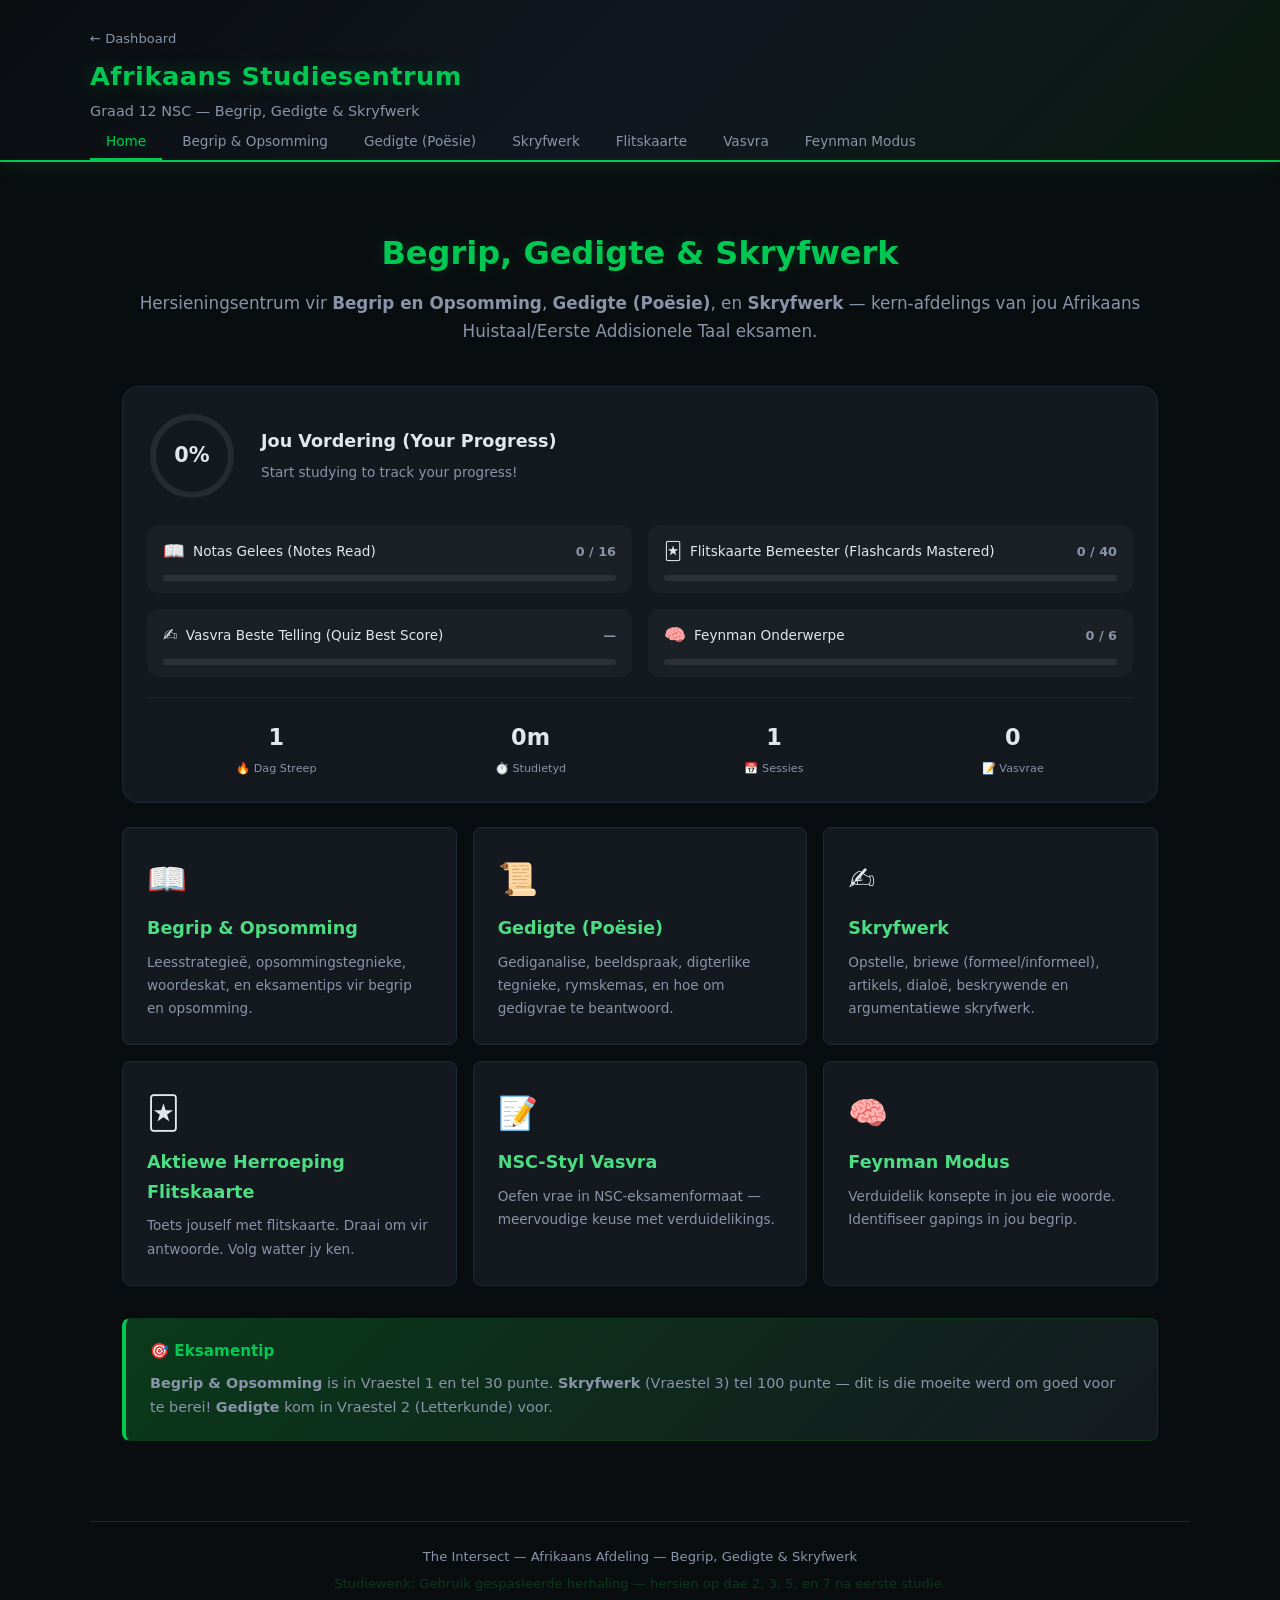
==== afrikaans.html @ abf95ec2 "Add Afrikaans content: Begrip, Gedigte, Skryfwerk" ====
<!DOCTYPE html>
<html lang="af-ZA">
<head>
    <meta charset="UTF-8">
    <meta name="viewport" content="width=device-width, initial-scale=1.0">
    <title>Afrikaans Studiesentrum | Graad 12 NSC</title>
    <link rel="stylesheet" href="css/style.css">
</head>
<body>
    <header>
        <div class="header-content">
            <a href="index.html" class="back-link">&larr; Dashboard</a>
            <h1>Afrikaans Studiesentrum</h1>
            <p class="subtitle">Graad 12 NSC &mdash; Begrip, Gedigte &amp; Skryfwerk</p>
        </div>
        <nav id="main-nav">
            <button class="nav-btn active" data-view="home">Home</button>
            <button class="nav-btn" data-view="unit1">Begrip &amp; Opsomming</button>
            <button class="nav-btn" data-view="unit2">Gedigte (Po&euml;sie)</button>
            <button class="nav-btn" data-view="unit3">Skryfwerk</button>
            <button class="nav-btn" data-view="flashcards">Flitskaarte</button>
            <button class="nav-btn" data-view="quiz">Vasvra</button>
            <button class="nav-btn" data-view="feynman">Feynman Modus</button>
        </nav>
    </header>

    <main>
        <!-- HOME VIEW -->
        <section id="view-home" class="view active">
            <div class="hero">
                <h2>Begrip, Gedigte &amp; Skryfwerk</h2>
                <p>Hersieningsentrum vir <strong>Begrip en Opsomming</strong>, <strong>Gedigte (Po&euml;sie)</strong>, en <strong>Skryfwerk</strong> &mdash; kern-afdelings van jou Afrikaans Huistaal/Eerste Addisionele Taal eksamen.</p>
            </div>
            <!-- Progress Dashboard -->
            <div id="progress-dashboard" class="progress-dashboard">
                <div class="progress-overall">
                    <div class="progress-ring-wrap">
                        <svg class="progress-ring" viewBox="0 0 120 120">
                            <circle class="progress-ring-bg" cx="60" cy="60" r="52" />
                            <circle class="progress-ring-fill" id="progress-ring-fill" cx="60" cy="60" r="52" />
                        </svg>
                        <span class="progress-ring-text" id="progress-overall-pct">0%</span>
                    </div>
                    <div class="progress-overall-label">
                        <h3>Jou Vordering (Your Progress)</h3>
                        <p id="progress-overall-msg">Begin studeer om jou vordering te volg!</p>
                    </div>
                </div>
                <div class="progress-categories">
                    <div class="progress-cat">
                        <div class="progress-cat-header">
                            <span class="progress-cat-icon">&#128214;</span>
                            <span class="progress-cat-label">Notas Gelees (Notes Read)</span>
                            <span class="progress-cat-value" id="prog-notes-val">0 / 0</span>
                        </div>
                        <div class="progress-cat-bar"><div class="progress-cat-fill" id="prog-notes-fill"></div></div>
                    </div>
                    <div class="progress-cat">
                        <div class="progress-cat-header">
                            <span class="progress-cat-icon">&#127183;</span>
                            <span class="progress-cat-label">Flitskaarte Bemeester (Flashcards Mastered)</span>
                            <span class="progress-cat-value" id="prog-fc-val">0 / 0</span>
                        </div>
                        <div class="progress-cat-bar"><div class="progress-cat-fill" id="prog-fc-fill"></div></div>
                    </div>
                    <div class="progress-cat">
                        <div class="progress-cat-header">
                            <span class="progress-cat-icon">&#9997;&#65039;</span>
                            <span class="progress-cat-label">Vasvra Beste Telling (Quiz Best Score)</span>
                            <span class="progress-cat-value" id="prog-quiz-val">&mdash;</span>
                        </div>
                        <div class="progress-cat-bar"><div class="progress-cat-fill" id="prog-quiz-fill"></div></div>
                    </div>
                    <div class="progress-cat">
                        <div class="progress-cat-header">
                            <span class="progress-cat-icon">&#129504;</span>
                            <span class="progress-cat-label">Feynman Onderwerpe</span>
                            <span class="progress-cat-value" id="prog-feynman-val">0 / 0</span>
                        </div>
                        <div class="progress-cat-bar"><div class="progress-cat-fill" id="prog-feynman-fill"></div></div>
                    </div>
                </div>
                <div class="progress-stats">
                    <div class="stat-item">
                        <span class="stat-value" id="stat-streak">0</span>
                        <span class="stat-label">&#128293; Dag Streep</span>
                    </div>
                    <div class="stat-item">
                        <span class="stat-value" id="stat-time">0m</span>
                        <span class="stat-label">&#9201;&#65039; Studietyd</span>
                    </div>
                    <div class="stat-item">
                        <span class="stat-value" id="stat-sessions">0</span>
                        <span class="stat-label">&#128197; Sessies</span>
                    </div>
                    <div class="stat-item">
                        <span class="stat-value" id="stat-quizzes">0</span>
                        <span class="stat-label">&#128221; Vasvrae</span>
                    </div>
                </div>
            </div>

            <div class="study-modes">
                <div class="mode-card" data-target="unit1">
                    <div class="mode-icon">&#128214;</div>
                    <h3>Begrip &amp; Opsomming</h3>
                    <p>Leesstrategie&euml;, opsommingstegnieke, woordeskat, en eksamentips vir begrip en opsomming.</p>
                </div>
                <div class="mode-card" data-target="unit2">
                    <div class="mode-icon">&#128220;</div>
                    <h3>Gedigte (Po&euml;sie)</h3>
                    <p>Gediganalise, beeldspraak, digterlike tegnieke, rymskemas, en hoe om gedigvrae te beantwoord.</p>
                </div>
                <div class="mode-card" data-target="unit3">
                    <div class="mode-icon">&#9997;&#65039;</div>
                    <h3>Skryfwerk</h3>
                    <p>Opstelle, briewe (formeel/informeel), artikels, dialo&euml;, beskrywende en argumentatiewe skryfwerk.</p>
                </div>
                <div class="mode-card" data-target="flashcards">
                    <div class="mode-icon">&#127183;</div>
                    <h3>Aktiewe Herroeping Flitskaarte</h3>
                    <p>Toets jouself met flitskaarte. Draai om vir antwoorde. Volg watter jy ken.</p>
                </div>
                <div class="mode-card" data-target="quiz">
                    <div class="mode-icon">&#128221;</div>
                    <h3>NSC-Styl Vasvra</h3>
                    <p>Oefen vrae in NSC-eksamenformaat &mdash; meervoudige keuse met verduidelikings.</p>
                </div>
                <div class="mode-card" data-target="feynman">
                    <div class="mode-icon">&#129504;</div>
                    <h3>Feynman Modus</h3>
                    <p>Verduidelik konsepte in jou eie woorde. Identifiseer gapings in jou begrip.</p>
                </div>
            </div>
            <div class="study-tip">
                <h3>&#127919; Eksamentip</h3>
                <p><strong>Begrip &amp; Opsomming</strong> is in Vraestel 1 en tel 30 punte. <strong>Skryfwerk</strong> (Vraestel 3) tel 100 punte &mdash; dit is die moeite werd om goed voor te berei! <strong>Gedigte</strong> kom in Vraestel 2 (Letterkunde) voor.</p>
            </div>
        </section>

        <!-- UNIT 1: BEGRIP EN OPSOMMING -->
        <section id="view-unit1" class="view">
            <div class="unit-header">
                <h2>Begrip en Opsomming (Comprehension &amp; Summary)</h2>
                <div class="section-nav">
                    <button class="section-jump active" data-section="begrip-strategies">Leesstrategie&euml;</button>
                    <button class="section-jump" data-section="begrip-questions">Vraagtipes</button>
                    <button class="section-jump" data-section="begrip-summary">Opsomming</button>
                    <button class="section-jump" data-section="begrip-vocab">Woordeskat</button>
                    <button class="section-jump" data-section="begrip-tips">Eksamentips</button>
                </div>
            </div>

            <div id="begrip-strategies" class="content-section active">
                <h3>Leesstrategie&euml; (Reading Strategies)</h3>
                <div class="key-concept">
                    <h4>1. Skandeer / Scanning</h4>
                    <p>Soek na <strong>spesifieke inligting</strong> soos name, datums, syfers, of plekke. Jy lees nie die hele teks nie &mdash; jy soek net die antwoord.</p>
                    <p><em>English: Scanning means searching for specific information without reading the entire text.</em></p>
                </div>
                <div class="key-concept">
                    <h4>2. Vlugtig Lees / Skimming</h4>
                    <p>Lees vinnig om die <strong>hoofgedagte</strong> (main idea) te kry. Lees die eerste en laaste sin van elke paragraaf, opskrifte, en vetgedrukte woorde.</p>
                    <p><em>English: Skimming is reading quickly for the gist/main idea &mdash; focus on first and last sentences.</em></p>
                </div>
                <div class="key-concept">
                    <h4>3. Intensiewe Lees / Intensive Reading</h4>
                    <p>Lees stadig en noukeurig vir <strong>volledige begrip</strong>. Onderstreep belangrike punte, maak notas, en soek onbekende woorde op.</p>
                    <p><em>English: Intensive reading is slow, careful reading for full understanding.</em></p>
                </div>
                <div class="key-concept">
                    <h4>4. Kontekstuele Leidrade / Context Clues</h4>
                    <p>Gebruik die woorde en sinne <strong>rondom</strong> 'n onbekende woord om die betekenis af te lei. Kyk na voor- en agtervoegsels (prefixes/suffixes).</p>
                    <p><em>English: Use surrounding words and sentences to figure out the meaning of unknown words.</em></p>
                </div>
            </div>

            <div id="begrip-questions" class="content-section">
                <h3>Tipes Begripsvrae (Types of Comprehension Questions)</h3>
                <div class="stage-card">
                    <h4>1. Letterlike Vrae (Literal Questions)</h4>
                    <div class="stage-details">
                        <p>Die antwoord staan <strong>direk in die teks</strong>. Jy hoef net die regte plek te vind en die inligting te gee.</p>
                        <p><em>English: The answer is stated directly in the text.</em></p>
                    </div>
                </div>
                <div class="stage-card">
                    <h4>2. Inferensi&euml;le Vrae (Inferential Questions)</h4>
                    <div class="stage-details">
                        <p>Die antwoord staan <strong>nie direk</strong> in die teks nie. Jy moet <strong>afleidings maak</strong> (make inferences) uit die konteks.</p>
                        <p><em>English: You must read between the lines and make inferences.</em></p>
                    </div>
                </div>
                <div class="stage-card">
                    <h4>3. Evaluerende Vrae (Evaluative Questions)</h4>
                    <div class="stage-details">
                        <p>Jy moet jou <strong>eie mening</strong> gee en dit met redes ondersteun. Daar is nie 'n &ldquo;regte&rdquo; antwoord nie.</p>
                        <p><em>English: Give your own opinion and support it with reasons.</em></p>
                    </div>
                </div>
                <div class="stage-card">
                    <h4>4. Taalvrae (Language Questions)</h4>
                    <div class="stage-details">
                        <p>Toets jou kennis van <strong>woordbetekenis</strong>, figuurlike taal, sinonieme, antonieme, ens.</p>
                        <p><em>English: Tests your knowledge of word meanings, figurative language, synonyms, antonyms.</em></p>
                    </div>
                </div>
            </div>

            <div id="begrip-summary" class="content-section">
                <h3>Opsommingstegnieke (Summary Techniques)</h3>
                <div class="key-concept">
                    <h4>Die Goue Re&euml;ls vir Opsomming</h4>
                    <ol>
                        <li><strong>Lees die teks minstens twee keer</strong> deeglik</li>
                        <li><strong>Identifiseer die hoofpunte</strong> (main points) in elke paragraaf &mdash; onderstreep hulle</li>
                        <li><strong>Laat weg:</strong> voorbeelde, herhalings, besonderhede, aanhalings</li>
                        <li><strong>Herformuleer</strong> in jou eie woorde (paraphrase)</li>
                        <li><strong>Hou by die woordgrens</strong> &mdash; gewoonlik 70 woorde</li>
                        <li><strong>Skryf in volsinne</strong>, een paragraaf</li>
                        <li><strong>Tel jou woorde</strong> en skryf die getal neer</li>
                    </ol>
                    <div class="pressure-info"><strong>Wenk:</strong> As jy te veel woorde het, verwyder byvoeglike naamwoorde (adjectives) en bywoorde (adverbs) eerste &mdash; hulle is gewoonlik nie noodsaaklik nie.</div>
                </div>
                <div class="key-concept">
                    <h4>Opsomming Stappe (Step by Step)</h4>
                    <table>
                        <thead><tr><th>Stap</th><th>Wat om te doen</th><th>English</th></tr></thead>
                        <tbody>
                            <tr><td>1</td><td>Lees die teks en die instruksie</td><td>Read the text and instructions</td></tr>
                            <tr><td>2</td><td>Onderstreep hoofpunte</td><td>Underline main points</td></tr>
                            <tr><td>3</td><td>Nommer die hoofpunte</td><td>Number the main points</td></tr>
                            <tr><td>4</td><td>Skryf die konsep in jou eie woorde</td><td>Write the draft in your own words</td></tr>
                            <tr><td>5</td><td>Tel woorde en redigeer</td><td>Count words and edit</td></tr>
                            <tr><td>6</td><td>Skryf die finale weergawe</td><td>Write the final version</td></tr>
                        </tbody>
                    </table>
                </div>
            </div>

            <div id="begrip-vocab" class="content-section">
                <h3>Sleutelwoordeskat (Key Vocabulary)</h3>
                <div class="key-concept">
                    <h4>Begrip-terme / Comprehension Terms</h4>
                    <table>
                        <thead><tr><th>Afrikaans</th><th>English</th></tr></thead>
                        <tbody>
                            <tr><td>Hoofgedagte</td><td>Main idea</td></tr>
                            <tr><td>Ondersteunende detail</td><td>Supporting detail</td></tr>
                            <tr><td>Afleiding</td><td>Inference</td></tr>
                            <tr><td>Feit</td><td>Fact</td></tr>
                            <tr><td>Mening</td><td>Opinion</td></tr>
                            <tr><td>Sinoniem</td><td>Synonym</td></tr>
                            <tr><td>Antoniem</td><td>Antonym</td></tr>
                            <tr><td>Figuurlike taal</td><td>Figurative language</td></tr>
                            <tr><td>Letterlik</td><td>Literal</td></tr>
                            <tr><td>Konteks</td><td>Context</td></tr>
                            <tr><td>Paragraaf</td><td>Paragraph</td></tr>
                            <tr><td>Aanhaling / Sitaat</td><td>Quote / Quotation</td></tr>
                            <tr><td>Verduidelik</td><td>Explain</td></tr>
                            <tr><td>Motiveer</td><td>Motivate / Give reasons</td></tr>
                            <tr><td>Bespreek</td><td>Discuss</td></tr>
                        </tbody>
                    </table>
                </div>
            </div>

            <div id="begrip-tips" class="content-section">
                <h3>Eksamentips (Exam Tips)</h3>
                <div class="key-concept">
                    <h4>Begrip Eksamentips</h4>
                    <ul>
                        <li><strong>Lees die vrae EERSTE</strong> voor jy die teks lees &mdash; dan weet jy waarna om te soek</li>
                        <li><strong>Beantwoord in volsinne</strong> tensy die vraag anders s&ecirc;</li>
                        <li><strong>Kyk na die puntetoekenning</strong> &mdash; 2 punte = 2 feite/redes</li>
                        <li><strong>Gebruik jou eie woorde</strong> waar moontlik (paraphrase)</li>
                        <li><strong>Moenie te veel skryf nie</strong> &mdash; bondig en relevant</li>
                        <li><strong>Tydbestuur:</strong> Begrip = &plusmn;1 uur, Opsomming = &plusmn;30 minute</li>
                    </ul>
                </div>
                <div class="key-concept">
                    <h4>Opsomming Eksamentips</h4>
                    <ul>
                        <li><strong>Tel altyd jou woorde</strong> &mdash; 1 punt aftrekking as jy nie die getal neerskryf nie</li>
                        <li><strong>Moenie die woordgrens oorskry nie</strong> &mdash; eksaminator hou op lees by die limiet</li>
                        <li><strong>Gebruik verbindingswoorde</strong> om jou opsomming vlot te laat vloei</li>
                        <li><strong>Skryf in EEN paragraaf</strong> &mdash; nie puntjies of lysies nie</li>
                    </ul>
                </div>
            </div>
        </section>

        <!-- UNIT 2: GEDIGTE (POETRY) -->
        <section id="view-unit2" class="view">
            <div class="unit-header">
                <h2>Gedigte / Po&euml;sie (Poetry)</h2>
                <div class="section-nav">
                    <button class="section-jump active" data-section="gedigte-devices">Digterlike Tegnieke</button>
                    <button class="section-jump" data-section="gedigte-analysis">Gediganalise</button>
                    <button class="section-jump" data-section="gedigte-rhyme">Rym &amp; Struktuur</button>
                    <button class="section-jump" data-section="gedigte-essay">Gedigopstel</button>
                    <button class="section-jump" data-section="gedigte-exam">Eksamentips</button>
                </div>
            </div>

            <div id="gedigte-devices" class="content-section active">
                <h3>Digterlike Tegnieke (Poetic Devices)</h3>
                <div class="key-concept">
                    <h4>Beeldspraak (Figurative Language)</h4>
                    <table>
                        <thead><tr><th>Tegniek</th><th>Verduideliking</th><th>Voorbeeld</th></tr></thead>
                        <tbody>
                            <tr><td><strong>Metafoor</strong> (Metaphor)</td><td>Direkte vergelyking SONDER 'soos'</td><td>&ldquo;Die lewe is 'n reis.&rdquo;</td></tr>
                            <tr><td><strong>Vergelyking</strong> (Simile)</td><td>Vergelyking MET 'soos' of 'net soos'</td><td>&ldquo;Sy lag soos 'n klokkie.&rdquo;</td></tr>
                            <tr><td><strong>Personifikasie</strong> (Personification)</td><td>Menslike eienskappe aan nie-menslike dinge</td><td>&ldquo;Die wind fluister.&rdquo;</td></tr>
                            <tr><td><strong>Hiperbool</strong> (Hyperbole)</td><td>Oordrywing vir effek</td><td>&ldquo;Ek het 'n miljoen keer ges&ecirc;.&rdquo;</td></tr>
                            <tr><td><strong>Ironie</strong> (Irony)</td><td>Die teenoorgestelde van wat verwag word</td><td>&ldquo;Pragtige weer!&rdquo; (terwyl dit re&euml;n)</td></tr>
                            <tr><td><strong>Onomatopee</strong> (Onomatopoeia)</td><td>Woord klink soos die klank</td><td>&ldquo;sis&rdquo;, &ldquo;brom&rdquo;, &ldquo;kraak&rdquo;</td></tr>
                        </tbody>
                    </table>
                </div>
                <div class="key-concept">
                    <h4>Klankeffekte (Sound Devices)</h4>
                    <table>
                        <thead><tr><th>Tegniek</th><th>Verduideliking</th><th>Voorbeeld</th></tr></thead>
                        <tbody>
                            <tr><td><strong>Alliterasie</strong> (Alliteration)</td><td>Herhaling van konsonantklank aan die begin</td><td>&ldquo;Die donker dae van droogte&rdquo;</td></tr>
                            <tr><td><strong>Assonansie</strong> (Assonance)</td><td>Herhaling van vokaalklank binne woorde</td><td>&ldquo;Die lig skyn oor die wye veld&rdquo;</td></tr>
                            <tr><td><strong>Rym</strong> (Rhyme)</td><td>Woorde wat dieselfde klink aan die einde</td><td>dag / lag, nag / mag</td></tr>
                        </tbody>
                    </table>
                </div>
            </div>

            <div id="gedigte-analysis" class="content-section">
                <h3>Hoe om 'n Gedig te Analiseer (How to Analyse a Poem)</h3>
                <div class="stage-card">
                    <h4>Stap 1: Lees die Gedig 3 Keer</h4>
                    <div class="stage-details">
                        <ul>
                            <li><strong>Eerste lees:</strong> Vir algemene begrip &mdash; waaroor gaan die gedig?</li>
                            <li><strong>Tweede lees:</strong> Identifiseer digterlike tegnieke en beeldspraak</li>
                            <li><strong>Derde lees:</strong> Soek die dieper betekenis, tema, en boodskap</li>
                        </ul>
                    </div>
                </div>
                <div class="stage-card">
                    <h4>Stap 2: Identifiseer Sleutel-elemente</h4>
                    <div class="stage-details">
                        <ul>
                            <li><strong>Tema</strong> (theme): Die sentrale boodskap</li>
                            <li><strong>Toon</strong> (tone): Die digter se houding &mdash; hartseer, kwaad, speels, ironies</li>
                            <li><strong>Bui</strong> (mood): Die gevoel wat by die leser geskep word</li>
                            <li><strong>Woordkeuse</strong> (diction): Hoekom het die digter hierdie woorde gekies?</li>
                            <li><strong>Beeldspraak</strong>: Metafoor, vergelyking, personifikasie, ens.</li>
                        </ul>
                    </div>
                </div>
                <div class="stage-card">
                    <h4>Stap 3: Beantwoord met die Formule</h4>
                    <div class="stage-details">
                        <div class="pressure-info">
                            <strong>TEGNIEK + AANHALING + EFFEK + TEMA</strong><br>
                            1. Noem die digterlike tegniek (bv. &ldquo;Die digter gebruik personifikasie&rdquo;)<br>
                            2. Haal aan uit die gedig (bv. &ldquo;Die wind fluister&rdquo;)<br>
                            3. Verduidelik die effek (bv. &ldquo;dit skep 'n gevoel van geheimenis&rdquo;)<br>
                            4. Koppel aan die tema (bv. &ldquo;wat die tema van eensaamheid versterk&rdquo;)
                        </div>
                    </div>
                </div>
            </div>

            <div id="gedigte-rhyme" class="content-section">
                <h3>Rymskemas en Struktuur (Rhyme Schemes &amp; Structure)</h3>
                <div class="key-concept">
                    <h4>Rymtipes (Types of Rhyme)</h4>
                    <table>
                        <thead><tr><th>Tipe</th><th>Patroon</th><th>Verduideliking</th></tr></thead>
                        <tbody>
                            <tr><td><strong>Paarrym</strong> (Couplet)</td><td>AABB</td><td>Opeenvolgende re&euml;ls rym</td></tr>
                            <tr><td><strong>Kruisrym</strong> (Cross rhyme)</td><td>ABAB</td><td>Elke tweede re&euml;l rym</td></tr>
                            <tr><td><strong>Omarmde rym</strong> (Enclosed)</td><td>ABBA</td><td>Buitenste re&euml;ls rym, binneste rym</td></tr>
                            <tr><td><strong>Binnerym</strong> (Internal)</td><td>&mdash;</td><td>Rym binne dieselfde re&euml;l</td></tr>
                            <tr><td><strong>Eindrym</strong> (End rhyme)</td><td>&mdash;</td><td>Laaste woorde van re&euml;ls rym</td></tr>
                        </tbody>
                    </table>
                </div>
                <div class="key-concept">
                    <h4>Gedigstruktuur-terme</h4>
                    <table>
                        <thead><tr><th>Afrikaans</th><th>English</th><th>Verduideliking</th></tr></thead>
                        <tbody>
                            <tr><td>Strofe</td><td>Stanza</td><td>Groep versre&euml;ls geskei deur wit spasie</td></tr>
                            <tr><td>Versre&euml;l</td><td>Line</td><td>Een re&euml;l van die gedig</td></tr>
                            <tr><td>Enjambement</td><td>Enjambment</td><td>Sin vloei oor na volgende re&euml;l sonder leesteken</td></tr>
                            <tr><td>Sesuur</td><td>Caesura</td><td>Pouse binne 'n versre&euml;l (komma, punt)</td></tr>
                            <tr><td>Refrein</td><td>Refrain</td><td>Re&euml;l of frase wat herhaal word</td></tr>
                            <tr><td>Vrye vers</td><td>Free verse</td><td>Geen vaste rymskema of metrum</td></tr>
                        </tbody>
                    </table>
                </div>
            </div>

            <div id="gedigte-essay" class="content-section">
                <h3>Struktuur van 'n Gedigopstel (Poetry Essay Structure)</h3>
                <div class="key-concept">
                    <h4>Raamwerk vir 'n Gedigopstel</h4>
                    <ol>
                        <li><strong>Inleiding:</strong> Noem die gedig se titel, digter, en tema. Gee 'n kort opsomming van waaroor die gedig gaan.</li>
                        <li><strong>Liggaam Paragraaf 1:</strong> Bespreek die eerste digterlike tegniek met die TEGNIEK + AANHALING + EFFEK + TEMA formule.</li>
                        <li><strong>Liggaam Paragraaf 2:</strong> Bespreek 'n tweede tegniek of aspek (bv. toon, beeldspraak).</li>
                        <li><strong>Liggaam Paragraaf 3:</strong> Bespreek struktuur, rymskema, of klankeffekte.</li>
                        <li><strong>Slot:</strong> Som die digter se boodskap op. Gee jou persoonlike reaksie op die gedig.</li>
                    </ol>
                </div>
            </div>

            <div id="gedigte-exam" class="content-section">
                <h3>Eksamentips vir Gedigte</h3>
                <div class="key-concept">
                    <h4>Moet en Moenie</h4>
                    <ul>
                        <li>&#9989; <strong>Haal altyd aan</strong> uit die gedig om jou antwoord te bewys</li>
                        <li>&#9989; <strong>Noem die tegniek by naam</strong> &mdash; &ldquo;Die digter gebruik alliterasie&rdquo;</li>
                        <li>&#9989; <strong>Verduidelik die effek</strong> &mdash; moenie net noem nie, s&ecirc; WAT dit doen</li>
                        <li>&#9989; <strong>Koppel aan die tema</strong> vir volle punte</li>
                        <li>&#10060; <strong>Moenie net die gedig oorsit in prosa nie</strong> (don't just paraphrase)</li>
                        <li>&#10060; <strong>Moenie persoonlike stories vertel nie</strong> &mdash; bly by die gedig</li>
                        <li>&#10060; <strong>Moenie tegnieke verwar nie</strong> &mdash; ken die verskille</li>
                    </ul>
                </div>
            </div>
        </section>

        <!-- UNIT 3: SKRYFWERK (WRITING) -->
        <section id="view-unit3" class="view">
            <div class="unit-header">
                <h2>Skryfwerk (Writing)</h2>
                <div class="section-nav">
                    <button class="section-jump active" data-section="skryf-essay">Opstelle</button>
                    <button class="section-jump" data-section="skryf-letters">Briewe</button>
                    <button class="section-jump" data-section="skryf-article">Artikels</button>
                    <button class="section-jump" data-section="skryf-dialogue">Dialo&euml;</button>
                    <button class="section-jump" data-section="skryf-types">Beskrywend &amp; Argumentatief</button>
                    <button class="section-jump" data-section="skryf-assess">Assessering</button>
                </div>
            </div>

            <div id="skryf-essay" class="content-section active">
                <h3>Opstelskryfwerk (Essay Writing)</h3>
                <div class="key-concept">
                    <h4>Basiese Opstelstruktuur</h4>
                    <table>
                        <thead><tr><th>Afdeling</th><th>Wat om te doen</th><th>English</th></tr></thead>
                        <tbody>
                            <tr><td><strong>Inleiding</strong></td><td>Vang aandag, stel onderwerp voor</td><td>Introduction &mdash; hook + introduce topic</td></tr>
                            <tr><td><strong>Liggaam</strong></td><td>3&ndash;5 paragrawe met hoofpunte</td><td>Body &mdash; main points with evidence</td></tr>
                            <tr><td><strong>Slot</strong></td><td>Som op, finale gedagte</td><td>Conclusion &mdash; summarise + final thought</td></tr>
                        </tbody>
                    </table>
                </div>
                <div class="key-concept">
                    <h4>Inleiding-strategie&euml; (Introduction Strategies)</h4>
                    <ul>
                        <li><strong>Retoriese vraag:</strong> &ldquo;Het jy al ooit gewonder waarom...?&rdquo;</li>
                        <li><strong>Aanhaling:</strong> &ldquo;Nelson Mandela het eenkeer ges&ecirc;...&rdquo;</li>
                        <li><strong>Stelling:</strong> &ldquo;Sosiale media is die grootste bedreiging vir jongmense.&rdquo;</li>
                        <li><strong>Anekdote:</strong> 'n Kort persoonlike storie wat die leser intrek</li>
                        <li><strong>Statistiek:</strong> &ldquo;Volgens navorsing gebruik 80% van tieners...&rdquo;</li>
                    </ul>
                </div>
                <div class="key-concept">
                    <h4>Verbindingswoorde (Linking Words)</h4>
                    <table>
                        <thead><tr><th>Funksie</th><th>Afrikaans</th><th>English</th></tr></thead>
                        <tbody>
                            <tr><td>Byvoeging</td><td>ook, boonop, verder, daarbenewens</td><td>also, moreover, furthermore</td></tr>
                            <tr><td>Kontras</td><td>maar, egter, nogtans, aan die ander kant</td><td>but, however, on the other hand</td></tr>
                            <tr><td>Oorsaak</td><td>omdat, want, aangesien, as gevolg van</td><td>because, since, due to</td></tr>
                            <tr><td>Gevolg</td><td>daarom, gevolglik, dus</td><td>therefore, consequently, thus</td></tr>
                            <tr><td>Tyd</td><td>eerstens, daarna, ten slotte, intussen</td><td>firstly, then, finally, meanwhile</td></tr>
                            <tr><td>Voorbeeld</td><td>byvoorbeeld, soos, ter illustrasie</td><td>for example, such as</td></tr>
                        </tbody>
                    </table>
                </div>
            </div>

            <div id="skryf-letters" class="content-section">
                <h3>Briefskryfwerk (Letter Writing)</h3>
                <div class="key-concept">
                    <h4>Formele Brief (Formal Letter)</h4>
                    <div class="stage-details">
                        <ol>
                            <li>Jou adres (regs bo / your address top right)</li>
                            <li>Datum (date)</li>
                            <li>Ontvanger se adres (links / recipient's address left)</li>
                            <li>Aanhef: <strong>&ldquo;Geagte Mnr./Mev. [Van]&rdquo;</strong></li>
                            <li>Onderwerpreël (subject line &mdash; vetgedruk of onderstreep)</li>
                            <li>Liggaam: saaklike taal, duidelike paragrawe</li>
                            <li>Groet: <strong>&ldquo;Die uwe&rdquo;</strong> (Yours faithfully/sincerely)</li>
                            <li>Handtekening en naam</li>
                        </ol>
                    </div>
                </div>
                <div class="key-concept">
                    <h4>Informele Brief (Informal/Friendly Letter)</h4>
                    <div class="stage-details">
                        <ol>
                            <li>Jou adres (regs bo)</li>
                            <li>Datum</li>
                            <li>Aanhef: <strong>&ldquo;Liewe [Naam]&rdquo;</strong></li>
                            <li>Liggaam: vriendskaplike toon, persoonlik</li>
                            <li>Groet: <strong>&ldquo;Liefde&rdquo; / &ldquo;Groete&rdquo; / &ldquo;Sien jou&rdquo;</strong></li>
                            <li>Jou naam</li>
                        </ol>
                    </div>
                </div>
                <div class="pressure-info"><strong>Onthou:</strong> Formele briewe = saaklike register, geen sleng. Informele briewe = vriendskaplike register, sleng toegelaat.</div>
            </div>

            <div id="skryf-article" class="content-section">
                <h3>Artikelskryfwerk (Article Writing)</h3>
                <div class="key-concept">
                    <h4>Artikelformaat</h4>
                    <ol>
                        <li><strong>Pakkende opskrif</strong> (catchy headline) &mdash; kort, treffend, wek belangstelling</li>
                        <li><strong>Subtitel/Byskrif</strong> (optional) &mdash; gee meer konteks</li>
                        <li><strong>Inleiding</strong> &mdash; beantwoord: Wie? Wat? Waar? Wanneer? Waarom? (5 W's)</li>
                        <li><strong>Liggaam</strong> &mdash; besonderhede, aanhalings van bronne, feite en statistieke</li>
                        <li><strong>Slot</strong> &mdash; opsomming of oproep tot aksie (call to action)</li>
                    </ol>
                    <p><strong>Styl:</strong> Kort paragrawe, direkte taal, interessant en informatief.</p>
                </div>
            </div>

            <div id="skryf-dialogue" class="content-section">
                <h3>Dialoogskryfwerk (Dialogue Writing)</h3>
                <div class="key-concept">
                    <h4>Kenmerke van 'n Goeie Dialoog</h4>
                    <ul>
                        <li>Gebruik <strong>aanhalingstekens</strong> (&ldquo; &rdquo;) om direkte spraak aan te dui</li>
                        <li>Elke nuwe spreker begin op 'n <strong>nuwe re&euml;l</strong></li>
                        <li>Gebruik verskeie <strong>s&ecirc;-werkwoorde</strong>: s&ecirc;, vra, antwoord, fluister, skree, mompel, lag</li>
                        <li>Voeg <strong>toneelaanwysings</strong> by: liggaamstaal, gesigsuitdrukkings, emosies</li>
                        <li>Dialoog moet <strong>natuurlik</strong> klink &mdash; soos werklike mense praat</li>
                        <li>Die dialoog moet die <strong>storie vorentoe dryf</strong> of karakters ontwikkel</li>
                    </ul>
                </div>
            </div>

            <div id="skryf-types" class="content-section">
                <h3>Beskrywende en Argumentatiewe Skryfwerk</h3>
                <div class="key-concept">
                    <h4>Beskrywende Skryfwerk (Descriptive Writing)</h4>
                    <ul>
                        <li><strong>Doel:</strong> Skep 'n prentjie in die leser se gedagtes</li>
                        <li>Gebruik die <strong>5 sintuie</strong>: sien, hoor, ruik, voel, proe</li>
                        <li>Gebruik <strong>beeldspraak</strong>: metafore, vergelykings, personifikasie</li>
                        <li>Gebruik <strong>byvoeglike naamwoorde</strong> (adjectives) en <strong>bywoorde</strong> (adverbs)</li>
                        <li><strong>Wys</strong>, moenie <strong>vertel</strong> nie (&ldquo;show, don't tell&rdquo;)</li>
                    </ul>
                    <p><em>Voorbeeld: In plaas van &ldquo;Dit was 'n mooi sonsondergang&rdquo; &rarr; &ldquo;Die lug het gebrand in skakerings van oranje en pers terwyl die son stadig agter die berge gesak het.&rdquo;</em></p>
                </div>
                <div class="key-concept">
                    <h4>Argumentatiewe Skryfwerk (Argumentative Writing)</h4>
                    <ul>
                        <li><strong>Doel:</strong> Oortuig die leser van jou standpunt (persuade)</li>
                        <li><strong>Inleiding:</strong> Stel die kwessie en jou standpunt duidelik</li>
                        <li><strong>Argumente:</strong> Gee minstens 3 sterk redes met bewyse</li>
                        <li><strong>Teenargument:</strong> Erken die ander kant en weerl&ecirc; dit</li>
                        <li><strong>Slot:</strong> Herbevestig jou standpunt, oproep tot aksie</li>
                        <li>Gebruik <strong>feite, statistieke, en voorbeelde</strong> om te oortuig</li>
                    </ul>
                </div>
            </div>

            <div id="skryf-assess" class="content-section">
                <h3>Assesseringskriteria (Assessment Criteria)</h3>
                <div class="key-concept">
                    <h4>Hoe Word Skryfwerk Nagesien?</h4>
                    <table>
                        <thead><tr><th>Kriteria</th><th>Punte</th><th>Wat Word Beoordeel</th></tr></thead>
                        <tbody>
                            <tr><td><strong>Inhoud &amp; Beplanning</strong></td><td>30</td><td>Kreatiwiteit, relevantheid, oorspronklikheid, beplanning</td></tr>
                            <tr><td><strong>Taal, Styl &amp; Redigering</strong></td><td>15</td><td>Taalgebruik, woordkeuse, spelling, grammatika, interpunksie</td></tr>
                            <tr><td><strong>Struktuur</strong></td><td>5</td><td>Inleiding, liggaam, slot, paragraafindeling, samehang</td></tr>
                            <tr><td><strong>Totaal</strong></td><td><strong>50</strong></td><td></td></tr>
                        </tbody>
                    </table>
                    <div class="pressure-info"><strong>Top Wenk:</strong> Inhoud tel die meeste (30/50), so fokus op kreatiewe, relevante inhoud. Maar moenie taal verwaarloos nie &mdash; 15 punte vir taal is ook baie!</div>
                </div>
            </div>
        </section>

        <!-- FLASHCARDS VIEW -->
        <section id="view-flashcards" class="view">
            <h2>Aktiewe Herroeping Flitskaarte</h2>
            <div class="flashcard-controls">
                <div class="filter-buttons">
                    <button class="filter-btn active" data-filter="all">Alles</button>
                    <button class="filter-btn" data-filter="begrip">Begrip &amp; Opsomming</button>
                    <button class="filter-btn" data-filter="gedigte">Gedigte</button>
                    <button class="filter-btn" data-filter="skryfwerk">Skryfwerk</button>
                    <button class="filter-btn" data-filter="unseen">Ongesiende</button>
                </div>
                <div class="flashcard-progress">
                    <span id="fc-progress">0 / 0</span>
                    <button id="fc-shuffle" class="small-btn">Skommel</button>
                    <button id="fc-reset" class="small-btn">Herstel</button>
                </div>
            </div>
            <div class="flashcard-container">
                <div class="flashcard" id="flashcard">
                    <div class="flashcard-inner">
                        <div class="flashcard-front">
                            <p id="fc-question">Klik om te begin</p>
                        </div>
                        <div class="flashcard-back">
                            <p id="fc-answer"></p>
                        </div>
                    </div>
                </div>
            </div>
            <p class="swipe-hint">Swiep links / regs om te navigeer</p>
            <div class="flashcard-nav">
                <button id="fc-prev" class="nav-arrow">&larr; Vorige</button>
                <button id="fc-flip" class="flip-btn">Draai Om</button>
                <button id="fc-next" class="nav-arrow">Volgende &rarr;</button>
            </div>
            <div class="confidence-buttons">
                <p>Hoe goed het jy dit geken?</p>
                <button class="confidence-btn" data-confidence="hard">Het nie geken nie</button>
                <button class="confidence-btn" data-confidence="medium">Gedeeltelik geken</button>
                <button class="confidence-btn" data-confidence="easy">Het dit geken!</button>
            </div>
        </section>

        <!-- QUIZ VIEW -->
        <section id="view-quiz" class="view">
            <h2>NSC-Styl Oefenvasvra</h2>
            <div class="quiz-controls">
                <div class="filter-buttons">
                    <button class="filter-btn active" data-quizfilter="all">Alle Onderwerpe</button>
                    <button class="filter-btn" data-quizfilter="begrip">Begrip &amp; Opsomming</button>
                    <button class="filter-btn" data-quizfilter="gedigte">Gedigte</button>
                    <button class="filter-btn" data-quizfilter="skryfwerk">Skryfwerk</button>
                </div>
                <button id="start-quiz" class="primary-btn">Begin Vasvra (15 Vrae)</button>
            </div>
            <div id="quiz-area" class="quiz-area hidden">
                <div class="quiz-progress-bar">
                    <div id="quiz-progress-fill" class="quiz-progress-fill"></div>
                </div>
                <p class="quiz-counter"><span id="q-num">1</span> van <span id="q-total">15</span></p>
                <div id="quiz-question" class="quiz-question"></div>
                <div id="quiz-options" class="quiz-options"></div>
                <div id="quiz-feedback" class="quiz-feedback hidden"></div>
                <button id="quiz-next" class="primary-btn hidden">Volgende Vraag</button>
            </div>
            <div id="quiz-results" class="quiz-results hidden">
                <h3>Vasvra Voltooi!</h3>
                <div class="score-display">
                    <span id="quiz-score" class="score">0</span> / <span id="quiz-out-of">15</span>
                </div>
                <p id="quiz-message"></p>
                <div id="quiz-review"></div>
                <button id="quiz-retry" class="primary-btn">Probeer Weer</button>
            </div>
        </section>

        <!-- FEYNMAN MODE -->
        <section id="view-feynman" class="view">
            <h2>Feynman-tegniek: Leer deur te Onderrig</h2>
            <div class="feynman-intro">
                <p><strong>Hoe dit werk:</strong> Kies 'n onderwerp hieronder. Verduidelik dit in jou eie woorde asof jy iemand onderrig wat niks van Afrikaans weet nie. Ontbloot dan die sleutelpunte om te sien wat jy gemis het.</p>
                <p class="study-tip-inline">As jy dit nie eenvoudig kan verduidelik nie, verstaan jy dit nie goed genoeg nie.</p>
            </div>
            <div class="feynman-topics">
                <h3>Kies 'n Onderwerp om te Verduidelik:</h3>
                <div class="topic-grid" id="feynman-topics"></div>
            </div>
            <div id="feynman-workspace" class="feynman-workspace hidden">
                <h3 id="feynman-title"></h3>
                <div class="feynman-step">
                    <label for="feynman-input"><strong>Stap 1:</strong> Verduidelik hierdie konsep in jou eie woorde (geen loer nie!):</label>
                    <div class="feynman-input-wrap">
                        <textarea id="feynman-input" rows="8" placeholder="Tik of tik die mikrofoon om jou verduideliking te praat asof jy 'n vriend onderrig..."></textarea>
                        <button id="feynman-mic" class="mic-btn" type="button" title="Steminvoer"><svg viewBox="0 0 24 24" width="20" height="20" fill="currentColor"><path d="M12 14a3 3 0 0 0 3-3V5a3 3 0 0 0-6 0v6a3 3 0 0 0 3 3zm-1-9a1 1 0 1 1 2 0v6a1 1 0 1 1-2 0V5zm6 6a5 5 0 0 1-10 0H5a7 7 0 0 0 6 6.93V21h2v-3.07A7 7 0 0 0 19 11h-2z"/></svg></button>
                    </div>
                </div>
                <button id="feynman-check" class="primary-btn">Kontroleer Teen Sleutelpunte</button>
                <div id="feynman-keypoints" class="feynman-keypoints hidden">
                    <h4>Sleutelpunte wat jy moes gedek het:</h4>
                    <div id="feynman-checklist"></div>
                    <div class="feynman-reflection">
                        <h4>Stap 3: Reflekteer</h4>
                        <p>Kyk na die punte wat jy gemis het. Dit is jou <strong>kennisgapings</strong>. Gaan terug na die notas en hersien daardie spesifieke punte, en probeer dan weer verduidelik.</p>
                        <button id="feynman-retry" class="secondary-btn">Probeer Weer</button>
                        <button id="feynman-back" class="secondary-btn">Kies Ander Onderwerp</button>
                    </div>
                </div>
            </div>
        </section>
    </main>

    <footer>
        <p>The Intersect &mdash; Afrikaans Afdeling &mdash; Begrip, Gedigte &amp; Skryfwerk</p>
        <p class="footer-tip">Studiewenk: Gebruik gespasieerde herhaling &mdash; hersien op dae 2, 3, 5, en 7 na eerste studie.</p>
    </footer>

    <script src="js/afrikaans-data.js"></script>
    <script src="js/app.js"></script>
</body>
</html>
---- css/style.css ----
/* ============================================================
   VARIABLES & RESET
   ============================================================ */
:root {
    --bg: #0a0d10;
    --bg-card: #141920;
    --bg-card-hover: #1c2430;
    --bg-section: #111720;
    --text: #e4e6ed;
    --text-muted: #8a94a8;
    --accent: #00c853;
    --accent-light: #4cdc82;
    --accent-dim: #0a3a1a;
    --green: #00c853;
    --green-dim: #0a2a14;
    --red: #ff3d3d;
    --red-dim: #3a1010;
    --yellow: #ffd740;
    --yellow-dim: #3a3015;
    --nerd-green: #00c853;
    --nerd-grey: #2a3040;
    --buymore-blue: #1565c0;
    --buymore-yellow: #ffd740;
    --spy-red: #ff3d3d;
    --border: #1e2838;
    --radius: 8px;
    --shadow: 0 2px 16px rgba(0,200,83,0.08);
    --font: 'Segoe UI', system-ui, -apple-system, sans-serif;
    --mono: 'SF Mono', 'Cascadia Code', 'Consolas', monospace;
}

* { margin: 0; padding: 0; box-sizing: border-box; -webkit-tap-highlight-color: transparent; }

html {
    scroll-behavior: smooth;
    font-size: 16px;
}

body {
    font-family: var(--font);
    background: var(--bg);
    color: var(--text);
    line-height: 1.7;
    min-height: 100vh;
    -webkit-text-size-adjust: 100%;
}

button, a, input, textarea, select {
    touch-action: manipulation;
}

/* ============================================================
   HEADER & NAV
   ============================================================ */
header {
    background: linear-gradient(135deg, #0a0d10 0%, #111720 50%, #0a1a10 100%);
    border-bottom: 2px solid var(--nerd-green);
    padding: 1.5rem 2rem 0;
    position: sticky;
    top: 0;
    z-index: 100;
    box-shadow: 0 2px 20px rgba(0,200,83,0.15);
}

.header-content, .header-row {
    max-width: 1100px;
    margin: 0 auto;
}

header h1 {
    font-size: 1.6rem;
    font-weight: 700;
    color: var(--nerd-green);
    text-shadow: 0 0 20px rgba(0,200,83,0.3);
    letter-spacing: 0.02em;
}

.subtitle {
    color: var(--text-muted);
    font-size: 0.9rem;
}

#main-nav {
    max-width: 1100px;
    margin: 0 auto;
    display: flex;
    gap: 0.25rem;
    overflow-x: auto;
    padding-bottom: 0;
    -ms-overflow-style: none;
    scrollbar-width: none;
}
#main-nav::-webkit-scrollbar { display: none; }

.nav-btn {
    background: none;
    border: none;
    color: var(--text-muted);
    padding: 0.6rem 1rem;
    font-size: 0.85rem;
    cursor: pointer;
    border-bottom: 2px solid transparent;
    white-space: nowrap;
    transition: all 0.2s;
    font-family: var(--font);
}

.nav-btn:hover { color: var(--text); }
.nav-btn.active {
    color: var(--accent);
    border-bottom-color: var(--accent);
}

/* ============================================================
   MAIN LAYOUT
   ============================================================ */
main {
    max-width: 1100px;
    margin: 0 auto;
    padding: 2rem;
}

.view { display: none; }
.view.active { display: block; }

/* ============================================================
   HOME VIEW
   ============================================================ */
.hero {
    text-align: center;
    padding: 2rem 1rem 2.5rem;
}

.hero h2 {
    font-size: 2rem;
    margin-bottom: 0.5rem;
    color: var(--nerd-green);
    text-shadow: 0 0 15px rgba(0,200,83,0.2);
}

.hero p { color: var(--text-muted); font-size: 1.05rem; }

.study-modes {
    display: grid;
    grid-template-columns: repeat(auto-fill, minmax(280px, 1fr));
    gap: 1rem;
    margin-bottom: 2rem;
}

.mode-card {
    background: var(--bg-card);
    border: 1px solid var(--border);
    border-radius: var(--radius);
    padding: 1.5rem;
    cursor: pointer;
    transition: all 0.2s;
}

.mode-card:hover {
    background: var(--bg-card-hover);
    border-color: var(--accent-dim);
    transform: translateY(-2px);
    box-shadow: var(--shadow);
}

.mode-icon { font-size: 2rem; margin-bottom: 0.5rem; }
.mode-card h3 { font-size: 1.1rem; margin-bottom: 0.4rem; color: var(--accent-light); }
.mode-card p { font-size: 0.85rem; color: var(--text-muted); }

.study-tip {
    background: var(--bg-card);
    border: 1px solid var(--accent-dim);
    border-left: 4px solid var(--accent);
    border-radius: var(--radius);
    padding: 1.25rem 1.5rem;
}

.study-tip h3 { color: var(--accent); font-size: 0.95rem; margin-bottom: 0.4rem; }
.study-tip p { font-size: 0.9rem; color: var(--text-muted); }

/* ============================================================
   UNIT CONTENT VIEWS
   ============================================================ */
.unit-header h2 {
    font-size: 1.5rem;
    margin-bottom: 1rem;
    color: var(--accent-light);
}

.progress-tracker {
    display: flex;
    flex-wrap: wrap;
    gap: 0.3rem;
    margin-bottom: 1.5rem;
}

.section-jump {
    background: var(--bg-card);
    border: 1px solid var(--border);
    color: var(--text-muted);
    padding: 0.4rem 0.8rem;
    font-size: 0.8rem;
    border-radius: 6px;
    cursor: pointer;
    transition: all 0.2s;
    font-family: var(--font);
}

.section-jump:hover { border-color: var(--accent-dim); color: var(--text); }
.section-jump.active {
    background: var(--accent-dim);
    border-color: var(--accent);
    color: var(--accent-light);
}

.content-section { display: none; animation: fadeIn 0.3s ease; }
.content-section.active { display: block; }

@keyframes fadeIn {
    from { opacity: 0; transform: translateY(8px); }
    to { opacity: 1; transform: translateY(0); }
}

.key-concept {
    background: var(--bg-card);
    border: 1px solid var(--border);
    border-radius: var(--radius);
    padding: 1.25rem 1.5rem;
    margin-bottom: 1rem;
}

.key-concept h4 {
    color: var(--accent);
    font-size: 1rem;
    margin-bottom: 0.6rem;
}

.key-concept ul, .key-concept ol {
    padding-left: 1.5rem;
}

.key-concept li {
    margin-bottom: 0.5rem;
    color: var(--text);
    font-size: 0.92rem;
}

.key-concept li ul { margin-top: 0.3rem; }
.key-concept li ul li { font-size: 0.87rem; color: var(--text-muted); }

.key-concept p { font-size: 0.92rem; }

/* Tables */
table {
    width: 100%;
    border-collapse: collapse;
    margin-top: 0.5rem;
    font-size: 0.88rem;
}

th, td {
    padding: 0.6rem 0.8rem;
    border: 1px solid var(--border);
    text-align: left;
}

th {
    background: var(--accent-dim);
    color: var(--accent-light);
    font-weight: 600;
}

td { background: var(--bg-card); }

.weather-table { overflow-x: auto; }
.weather-table table { min-width: 600px; }

/* Stage cards */
.stage-card {
    background: var(--bg-card);
    border: 1px solid var(--border);
    border-radius: var(--radius);
    margin-bottom: 1rem;
    overflow: hidden;
}

.stage-card h4 {
    background: var(--accent-dim);
    color: var(--accent-light);
    padding: 0.7rem 1.25rem;
    font-size: 1rem;
}

.stage-details {
    padding: 1rem 1.25rem;
}

.stage-details ul { padding-left: 1.5rem; }
.stage-details li { margin-bottom: 0.4rem; font-size: 0.9rem; }

.stage-table td:first-child {
    width: 130px;
    background: var(--bg-section);
    font-weight: 600;
    color: var(--accent-light);
}

.pressure-info {
    margin-top: 0.5rem;
    padding: 0.4rem 0.8rem;
    background: var(--bg-section);
    border-radius: 6px;
    font-size: 0.82rem;
    color: var(--text-muted);
}

/* Comparison boxes */
.comparison-box {
    display: grid;
    grid-template-columns: 1fr 1fr;
    gap: 1rem;
    margin: 1rem 0;
}

.compare-item {
    background: var(--bg-card);
    border: 1px solid var(--border);
    border-radius: var(--radius);
    padding: 1rem 1.25rem;
}

.compare-item h4 {
    color: var(--accent);
    margin-bottom: 0.5rem;
    font-size: 0.95rem;
}

.compare-item p, .compare-item li {
    font-size: 0.88rem;
}

.compare-item ul { padding-left: 1.2rem; }

.diagram-description {
    background: var(--bg-section);
    border: 1px solid var(--border);
    border-radius: var(--radius);
    padding: 1.25rem;
    margin: 1rem 0;
}

.diagram-description h4 {
    color: var(--yellow);
    margin-bottom: 0.5rem;
}

.note {
    color: var(--yellow);
    font-size: 0.9rem;
    margin-bottom: 1rem;
}

/* ============================================================
   FLASHCARDS
   ============================================================ */
.flashcard-controls {
    display: flex;
    justify-content: space-between;
    align-items: center;
    flex-wrap: wrap;
    gap: 1rem;
    margin-bottom: 1.5rem;
}

.filter-buttons {
    display: flex;
    gap: 0.3rem;
    flex-wrap: wrap;
}

.filter-btn {
    background: var(--bg-card);
    border: 1px solid var(--border);
    color: var(--text-muted);
    padding: 0.4rem 0.8rem;
    font-size: 0.82rem;
    border-radius: 6px;
    cursor: pointer;
    transition: all 0.2s;
    font-family: var(--font);
}

.filter-btn:hover { border-color: var(--accent-dim); color: var(--text); }
.filter-btn.active {
    background: var(--accent-dim);
    border-color: var(--accent);
    color: var(--accent-light);
}

.flashcard-progress {
    display: flex;
    align-items: center;
    gap: 0.6rem;
    color: var(--text-muted);
    font-size: 0.9rem;
}

.small-btn {
    background: var(--bg-card);
    border: 1px solid var(--border);
    color: var(--text-muted);
    padding: 0.3rem 0.6rem;
    font-size: 0.78rem;
    border-radius: 5px;
    cursor: pointer;
    font-family: var(--font);
}

.small-btn:hover { border-color: var(--accent-dim); color: var(--text); }

.flashcard-container {
    perspective: 1000px;
    margin: 0 auto 1.5rem;
    max-width: 600px;
}

.flashcard {
    width: 100%;
    min-height: 250px;
    cursor: pointer;
    position: relative;
}

.flashcard-inner {
    position: relative;
    width: 100%;
    min-height: 250px;
    transition: transform 0.5s;
    transform-style: preserve-3d;
}

.flashcard.flipped .flashcard-inner {
    transform: rotateY(180deg);
}

.flashcard-front, .flashcard-back {
    position: absolute;
    width: 100%;
    min-height: 250px;
    backface-visibility: hidden;
    border-radius: var(--radius);
    display: flex;
    align-items: center;
    justify-content: center;
    padding: 2rem;
    text-align: center;
}

.flashcard-front {
    background: linear-gradient(135deg, #1e2845 0%, #1a2040 100%);
    border: 1px solid var(--accent-dim);
    font-size: 1.05rem;
    color: var(--text);
}

.flashcard-back {
    background: linear-gradient(135deg, #1a3a2a 0%, #1e3530 100%);
    border: 1px solid #2a5a3a;
    transform: rotateY(180deg);
    font-size: 0.95rem;
    color: var(--green);
    white-space: pre-line;
}

.swipe-hint {
    display: none;
    text-align: center;
    font-size: 0.75rem;
    color: var(--text-muted);
    margin-bottom: 0.5rem;
}

@media (max-width: 480px) {
    .swipe-hint { display: block; }
}

.flashcard-nav {
    display: flex;
    justify-content: center;
    gap: 1rem;
    margin-bottom: 1.5rem;
}

.nav-arrow, .flip-btn {
    background: var(--bg-card);
    border: 1px solid var(--border);
    color: var(--text);
    padding: 0.5rem 1.2rem;
    border-radius: 6px;
    cursor: pointer;
    font-size: 0.9rem;
    transition: all 0.2s;
    font-family: var(--font);
}

.flip-btn {
    background: var(--accent-dim);
    border-color: var(--accent);
    color: var(--accent-light);
}

.nav-arrow:hover, .flip-btn:hover { background: var(--bg-card-hover); }

.confidence-buttons {
    text-align: center;
    padding: 1rem;
    background: var(--bg-card);
    border-radius: var(--radius);
    border: 1px solid var(--border);
}

.confidence-buttons p {
    font-size: 0.85rem;
    color: var(--text-muted);
    margin-bottom: 0.6rem;
}

.confidence-btn {
    border: 1px solid var(--border);
    padding: 0.4rem 1rem;
    border-radius: 6px;
    cursor: pointer;
    font-size: 0.85rem;
    margin: 0 0.3rem;
    transition: all 0.2s;
    font-family: var(--font);
}

.confidence-btn[data-confidence="hard"] { background: var(--red-dim); color: var(--red); }
.confidence-btn[data-confidence="medium"] { background: var(--yellow-dim); color: var(--yellow); }
.confidence-btn[data-confidence="easy"] { background: var(--green-dim); color: var(--green); }
.confidence-btn:hover { transform: scale(1.05); }
.confidence-btn.pressed { transform: scale(0.95); }

/* ============================================================
   QUIZ
   ============================================================ */
.quiz-controls {
    display: flex;
    justify-content: space-between;
    align-items: center;
    flex-wrap: wrap;
    gap: 1rem;
    margin-bottom: 1.5rem;
}

.primary-btn {
    background: var(--accent);
    border: none;
    color: #fff;
    padding: 0.6rem 1.5rem;
    border-radius: 6px;
    cursor: pointer;
    font-size: 0.9rem;
    font-weight: 600;
    transition: all 0.2s;
    font-family: var(--font);
}

.primary-btn:hover { background: var(--accent-light); }
.primary-btn.hidden { display: none; }

.secondary-btn {
    background: var(--bg-card);
    border: 1px solid var(--border);
    color: var(--text);
    padding: 0.5rem 1.2rem;
    border-radius: 6px;
    cursor: pointer;
    font-size: 0.85rem;
    transition: all 0.2s;
    font-family: var(--font);
}

.secondary-btn:hover { border-color: var(--accent-dim); }

.hidden { display: none !important; }

.quiz-area {
    max-width: 700px;
    margin: 0 auto;
}

.quiz-progress-bar {
    height: 4px;
    background: var(--border);
    border-radius: 4px;
    overflow: hidden;
    margin-bottom: 1rem;
}

.quiz-progress-fill {
    height: 100%;
    background: var(--accent);
    transition: width 0.3s;
    width: 0%;
}

.quiz-counter {
    text-align: center;
    font-size: 0.85rem;
    color: var(--text-muted);
    margin-bottom: 1rem;
}

.quiz-question {
    background: var(--bg-card);
    border: 1px solid var(--border);
    border-radius: var(--radius);
    padding: 1.5rem;
    font-size: 1.05rem;
    margin-bottom: 1rem;
    line-height: 1.6;
}

.quiz-options {
    display: flex;
    flex-direction: column;
    gap: 0.5rem;
    margin-bottom: 1rem;
}

.quiz-option {
    background: var(--bg-card);
    border: 1px solid var(--border);
    color: var(--text);
    padding: 0.8rem 1.2rem;
    border-radius: 8px;
    cursor: pointer;
    font-size: 0.92rem;
    text-align: left;
    transition: all 0.2s;
    font-family: var(--font);
}

.quiz-option:hover:not(:disabled) {
    background: var(--bg-card-hover);
    border-color: var(--accent-dim);
}

.quiz-option:disabled { cursor: default; }
.quiz-option.correct { background: var(--green-dim); border-color: var(--green); color: var(--green); }
.quiz-option.incorrect { background: var(--red-dim); border-color: var(--red); color: var(--red); }

.quiz-feedback {
    background: var(--bg-card);
    border: 1px solid var(--border);
    border-radius: var(--radius);
    padding: 1rem 1.25rem;
    font-size: 0.9rem;
    margin-bottom: 1rem;
    line-height: 1.6;
}

.fb-correct { color: var(--green); font-weight: 600; }
.fb-incorrect { color: var(--red); font-weight: 600; }

.quiz-results {
    max-width: 700px;
    margin: 0 auto;
    text-align: center;
}

.quiz-results h3 { font-size: 1.4rem; margin-bottom: 1rem; }

.score-display {
    font-size: 3rem;
    font-weight: 700;
    margin-bottom: 0.5rem;
}

.score { color: var(--accent-light); }

#quiz-message {
    color: var(--text-muted);
    margin-bottom: 1.5rem;
}

.review-item {
    background: var(--bg-card);
    border: 1px solid var(--border);
    border-radius: var(--radius);
    padding: 1rem;
    margin-bottom: 0.8rem;
    text-align: left;
    font-size: 0.88rem;
}

.review-item p { margin-bottom: 0.3rem; }

.review-correct { border-left: 3px solid var(--green); }
.review-incorrect { border-left: 3px solid var(--red); }

.text-correct { color: var(--green); font-weight: 600; }
.text-incorrect { color: var(--red); font-weight: 600; }

.explanation { color: var(--text-muted); font-style: italic; margin-top: 0.3rem; }

#quiz-review h4 {
    text-align: left;
    margin-bottom: 1rem;
    color: var(--text-muted);
}

/* ============================================================
   FEYNMAN MODE
   ============================================================ */
.feynman-intro {
    background: var(--bg-card);
    border: 1px solid var(--accent-dim);
    border-left: 4px solid var(--accent);
    border-radius: var(--radius);
    padding: 1.25rem 1.5rem;
    margin-bottom: 1.5rem;
}

.feynman-intro p { font-size: 0.92rem; margin-bottom: 0.4rem; }

.study-tip-inline {
    color: var(--yellow);
    font-style: italic;
}

.feynman-topics h3 {
    margin-bottom: 1rem;
    color: var(--text-muted);
}

.topic-grid {
    display: grid;
    grid-template-columns: repeat(auto-fill, minmax(280px, 1fr));
    gap: 0.8rem;
}

.feynman-topic-card {
    background: var(--bg-card);
    border: 1px solid var(--border);
    border-radius: var(--radius);
    padding: 1rem 1.25rem;
    cursor: pointer;
    transition: all 0.2s;
}

.feynman-topic-card:hover {
    background: var(--bg-card-hover);
    border-color: var(--accent-dim);
    transform: translateY(-2px);
}

.feynman-topic-card h4 {
    font-size: 0.95rem;
    margin-bottom: 0.4rem;
}

.unit-tag {
    font-size: 0.72rem;
    padding: 0.15rem 0.5rem;
    border-radius: 4px;
    font-weight: 600;
    text-transform: uppercase;
}

.unit-tag.mlc { background: var(--accent-dim); color: var(--accent-light); }
.unit-tag.tc { background: #2a3a20; color: #8fd480; }
.unit-tag.dna { background: #3a2040; color: #d4a0f0; }
.unit-tag.rna { background: #2a2040; color: #b0a0f0; }
.unit-tag.comp { background: #203a30; color: #80d0a0; }
.unit-tag.hw { background: #2a3020; color: #b0d080; }

.feynman-workspace {
    max-width: 700px;
    margin: 0 auto;
}

.feynman-workspace h3 {
    color: var(--accent-light);
    margin-bottom: 1rem;
}

.feynman-step {
    margin-bottom: 1rem;
}

.feynman-step label {
    display: block;
    margin-bottom: 0.5rem;
    font-size: 0.92rem;
}

#feynman-input {
    width: 100%;
    background: var(--bg-card);
    border: 1px solid var(--border);
    border-radius: var(--radius);
    color: var(--text);
    padding: 1rem;
    font-size: 0.92rem;
    font-family: var(--font);
    line-height: 1.6;
    resize: vertical;
}

#feynman-input:focus {
    outline: none;
    border-color: var(--accent);
}

#feynman-input::placeholder { color: var(--text-muted); }

.feynman-input-wrap {
    position: relative;
}

.mic-btn {
    position: absolute;
    top: 0.6rem;
    right: 0.6rem;
    width: 36px;
    height: 36px;
    border-radius: 50%;
    border: 1px solid var(--border);
    background: var(--bg-card);
    color: var(--text-muted);
    cursor: pointer;
    display: flex;
    align-items: center;
    justify-content: center;
    transition: all 0.2s;
}

.mic-btn:hover {
    border-color: var(--accent);
    color: var(--accent-light);
}

.mic-btn.recording {
    background: var(--red, #e74c3c);
    border-color: var(--red, #e74c3c);
    color: #fff;
    animation: mic-pulse 1.2s ease-in-out infinite;
}

@keyframes mic-pulse {
    0%, 100% { box-shadow: 0 0 0 0 rgba(255, 80, 80, 0.4); }
    50% { box-shadow: 0 0 0 8px rgba(255, 80, 80, 0); }
}

.tts-btn {
    background: none;
    border: 1px solid var(--border);
    border-radius: 50%;
    width: 32px;
    height: 32px;
    display: inline-flex;
    align-items: center;
    justify-content: center;
    color: var(--text-muted);
    cursor: pointer;
    transition: all 0.2s;
    flex-shrink: 0;
}

.tts-btn:hover {
    border-color: var(--accent);
    color: var(--accent-light);
}

.tts-btn.tts-active {
    background: var(--accent);
    border-color: var(--accent);
    color: #fff;
    animation: tts-pulse 1.5s ease-in-out infinite;
}

/* Progress Dashboard */
.progress-dashboard {
    background: var(--bg-card, #1e1e2e);
    border: 1px solid var(--border, #333);
    border-radius: 1rem;
    padding: 1.5rem;
    margin-bottom: 1.5rem;
}

.progress-overall {
    display: flex;
    align-items: center;
    gap: 1.5rem;
    margin-bottom: 1.5rem;
}

.progress-ring-wrap {
    position: relative;
    width: 90px;
    height: 90px;
    flex-shrink: 0;
}

.progress-ring {
    width: 90px;
    height: 90px;
    transform: rotate(-90deg);
}

.progress-ring-bg {
    fill: none;
    stroke: rgba(255,255,255,0.08);
    stroke-width: 8;
}

.progress-ring-fill {
    fill: none;
    stroke: var(--accent, #6c5ce7);
    stroke-width: 8;
    stroke-linecap: round;
    transition: stroke-dashoffset 0.6s ease;
}

.progress-ring-text {
    position: absolute;
    top: 50%;
    left: 50%;
    transform: translate(-50%, -50%);
    font-size: 1.3rem;
    font-weight: 700;
    color: var(--text, #fff);
}

.progress-overall-label h3 {
    margin: 0 0 0.25rem;
    font-size: 1.1rem;
    color: var(--text, #fff);
}

.progress-overall-label p {
    margin: 0;
    font-size: 0.85rem;
    color: var(--text-muted, #888);
}

.progress-categories {
    display: grid;
    grid-template-columns: 1fr 1fr;
    gap: 1rem;
}

@media (max-width: 500px) {
    .progress-categories {
        grid-template-columns: 1fr;
    }
}

.progress-cat {
    background: rgba(255,255,255,0.03);
    border-radius: 0.75rem;
    padding: 0.75rem 1rem;
}

.progress-cat-header {
    display: flex;
    align-items: center;
    gap: 0.5rem;
    margin-bottom: 0.5rem;
    font-size: 0.85rem;
}

.progress-cat-icon {
    font-size: 1.1rem;
}

.progress-cat-label {
    flex: 1;
    color: var(--text, #fff);
    font-weight: 500;
}

.progress-cat-value {
    color: var(--text-muted, #888);
    font-size: 0.8rem;
    font-weight: 600;
}

.progress-cat-bar {
    height: 6px;
    background: rgba(255,255,255,0.08);
    border-radius: 3px;
    overflow: hidden;
}

.progress-cat-fill {
    height: 100%;
    border-radius: 3px;
    background: var(--accent, #6c5ce7);
    width: 0%;
    transition: width 0.5s ease;
}

.progress-stats {
    display: flex;
    justify-content: space-around;
    margin-top: 1.25rem;
    padding-top: 1.25rem;
    border-top: 1px solid rgba(255,255,255,0.06);
}

.stat-item {
    display: flex;
    flex-direction: column;
    align-items: center;
    gap: 0.2rem;
}

.stat-value {
    font-size: 1.4rem;
    font-weight: 700;
    color: var(--text, #fff);
}

.stat-label {
    font-size: 0.7rem;
    color: var(--text-muted, #888);
    text-align: center;
}

@media (max-width: 400px) {
    .progress-stats {
        flex-wrap: wrap;
        gap: 0.75rem;
    }
    .stat-item {
        flex-basis: 40%;
    }
}

.progress-cat:nth-child(1) .progress-cat-fill { background: #00b894; }
.progress-cat:nth-child(2) .progress-cat-fill { background: #fdcb6e; }
.progress-cat:nth-child(3) .progress-cat-fill { background: #e17055; }
.progress-cat:nth-child(4) .progress-cat-fill { background: #a29bfe; }

.tts-read-all {
    border-radius: 1rem;
    width: auto;
    padding: 0.4rem 1rem;
    gap: 0.4rem;
    margin-top: 0.75rem;
    font-size: 0.85rem;
}

.tts-read-all span {
    font-weight: 600;
}

@keyframes tts-pulse {
    0%, 100% { opacity: 1; }
    50% { opacity: 0.6; }
}

/* Floating player bar */
.tts-player {
    position: fixed;
    bottom: 0;
    left: 0;
    right: 0;
    background: var(--bg-card, #1e1e2e);
    border-top: 1px solid var(--border, #333);
    padding: 0.6rem 1rem;
    z-index: 1000;
    box-shadow: 0 -4px 20px rgba(0,0,0,0.4);
    transition: transform 0.3s ease;
}

.tts-player.hidden {
    transform: translateY(100%);
    pointer-events: none;
}

.tts-player-inner {
    max-width: 800px;
    margin: 0 auto;
    display: flex;
    align-items: center;
    gap: 1rem;
}

.tts-player-info {
    flex: 1;
    min-width: 0;
    display: flex;
    flex-direction: column;
    gap: 0.1rem;
}

.tts-player-title {
    font-size: 0.75rem;
    color: var(--text-muted, #888);
    text-transform: uppercase;
    letter-spacing: 0.05em;
    white-space: nowrap;
    overflow: hidden;
    text-overflow: ellipsis;
}

.tts-player-section {
    font-size: 0.9rem;
    font-weight: 600;
    color: var(--text, #fff);
    white-space: nowrap;
    overflow: hidden;
    text-overflow: ellipsis;
}

.tts-player-controls {
    display: flex;
    align-items: center;
    gap: 0.5rem;
    flex-shrink: 0;
}

.tts-ctrl {
    background: none;
    border: none;
    color: var(--text-muted, #888);
    cursor: pointer;
    padding: 0.3rem;
    border-radius: 50%;
    display: flex;
    align-items: center;
    justify-content: center;
    transition: all 0.15s;
}

.tts-ctrl:hover {
    color: var(--text, #fff);
    background: rgba(255,255,255,0.1);
}

.tts-ctrl-main {
    color: var(--text, #fff);
    background: var(--accent, #6c5ce7);
    width: 42px;
    height: 42px;
    border-radius: 50%;
}

.tts-ctrl-main:hover {
    background: var(--accent-light, #a29bfe);
    transform: scale(1.05);
}

.tts-player-progress {
    flex: 1.5;
    display: flex;
    align-items: center;
    gap: 0.5rem;
    min-width: 0;
}

.tts-progress-bar {
    flex: 1;
    height: 4px;
    background: rgba(255,255,255,0.1);
    border-radius: 2px;
    overflow: hidden;
    cursor: pointer;
}

.tts-progress-fill {
    height: 100%;
    background: var(--accent, #6c5ce7);
    border-radius: 2px;
    width: 0%;
    transition: width 0.3s ease;
}

.tts-progress-text {
    font-size: 0.75rem;
    color: var(--text-muted, #888);
    white-space: nowrap;
    min-width: 3rem;
    text-align: right;
}

/* Mobile: stack player */
@media (max-width: 600px) {
    .tts-player-inner {
        flex-wrap: wrap;
        gap: 0.5rem;
    }
    .tts-player-info {
        order: 1;
        flex-basis: 60%;
    }
    .tts-player-controls {
        order: 2;
    }
    .tts-player-progress {
        order: 3;
        flex-basis: 100%;
    }
}

/* Add bottom padding to main when player is visible */
body:has(.tts-player:not(.hidden)) main {
    padding-bottom: 5rem;
}

.feynman-keypoints {
    margin-top: 1.5rem;
}

.feynman-keypoints h4 {
    margin-bottom: 0.8rem;
    color: var(--text-muted);
}

.keypoint-item {
    display: flex;
    align-items: flex-start;
    gap: 0.6rem;
    padding: 0.5rem 0;
    border-bottom: 1px solid var(--border);
}

.keypoint-status { font-size: 1.1rem; flex-shrink: 0; }
.keypoint-text { font-size: 0.9rem; }
.keypoint-text.covered { color: var(--green); }
.keypoint-text.missed { color: var(--red); }

.feynman-reflection {
    background: var(--bg-card);
    border: 1px solid var(--border);
    border-radius: var(--radius);
    padding: 1.25rem;
    margin-top: 1.5rem;
}

.feynman-reflection h4 {
    color: var(--yellow);
    margin-bottom: 0.5rem;
}

.feynman-reflection p {
    font-size: 0.88rem;
    color: var(--text-muted);
    margin-bottom: 1rem;
}

.feynman-reflection .secondary-btn {
    margin-right: 0.5rem;
}

/* ============================================================
   FOOTER
   ============================================================ */
footer {
    max-width: 1100px;
    margin: 3rem auto 0;
    padding: 1.5rem 2rem;
    border-top: 1px solid var(--border);
    text-align: center;
    font-size: 0.82rem;
    color: var(--text-muted);
}

.footer-tip { color: var(--accent-dim); margin-top: 0.3rem; }

/* ============================================================
   RESPONSIVE — TABLET
   ============================================================ */
@media (max-width: 768px) {
    main { padding: 1rem; }
    header { padding: 1rem 1rem 0; }
    header h1 { font-size: 1.3rem; }
    .subtitle { font-size: 0.82rem; }

    .comparison-box { grid-template-columns: 1fr; }
    .study-modes { grid-template-columns: 1fr; }
    .topic-grid { grid-template-columns: 1fr; }

    .nav-btn {
        padding: 0.6rem 0.9rem;
        font-size: 0.82rem;
        min-height: 44px;
        display: flex;
        align-items: center;
    }

    .flashcard-front, .flashcard-back {
        padding: 1.5rem;
        font-size: 0.92rem;
    }

    .quiz-controls {
        flex-direction: column;
        align-items: stretch;
    }
}

/* ============================================================
   RESPONSIVE — MOBILE
   ============================================================ */
@media (max-width: 480px) {
    html { font-size: 15px; }

    header {
        padding: 0.75rem 0.75rem 0;
        position: sticky;
        top: 0;
    }

    .header-content { padding-bottom: 0.5rem; }
    header h1 { font-size: 1.15rem; }
    .subtitle { font-size: 0.78rem; }
    .back-link { font-size: 0.78rem; margin-bottom: 0.15rem; }

    /* Nav — scrollable row with larger touch targets */
    #main-nav {
        gap: 0.15rem;
        margin: 0 -0.75rem;
        padding: 0 0.75rem;
        /* Fade hint on right edge */
        -webkit-mask-image: linear-gradient(to right, black 90%, transparent 100%);
        mask-image: linear-gradient(to right, black 90%, transparent 100%);
    }

    .nav-btn {
        padding: 0.55rem 0.75rem;
        font-size: 0.78rem;
        min-height: 44px;
        display: flex;
        align-items: center;
        flex-shrink: 0;
    }

    main { padding: 0.75rem; }

    /* Hero */
    .hero { padding: 1rem 0.25rem 1.5rem; }
    .hero h2 { font-size: 1.4rem; }
    .hero p { font-size: 0.9rem; }

    /* Section jumps — scrollable horizontal strip */
    .progress-tracker {
        overflow-x: auto;
        flex-wrap: nowrap;
        -webkit-overflow-scrolling: touch;
        scrollbar-width: none;
        gap: 0.25rem;
        padding-bottom: 0.5rem;
        margin-left: -0.75rem;
        margin-right: -0.75rem;
        padding-left: 0.75rem;
        padding-right: 0.75rem;
    }
    .progress-tracker::-webkit-scrollbar { display: none; }

    .section-jump {
        padding: 0.45rem 0.75rem;
        font-size: 0.75rem;
        min-height: 38px;
        flex-shrink: 0;
        white-space: nowrap;
    }

    /* Content cards */
    .key-concept { padding: 1rem; }
    .key-concept h4 { font-size: 0.92rem; }
    .key-concept li { font-size: 0.88rem; }
    .key-concept li ul li { font-size: 0.82rem; }

    .stage-card h4 { padding: 0.6rem 1rem; font-size: 0.92rem; }
    .stage-details { padding: 0.75rem 1rem; }
    .stage-details li { font-size: 0.85rem; }

    /* Tables — full bleed horizontal scroll */
    .weather-table {
        margin-left: -0.75rem;
        margin-right: -0.75rem;
        padding: 0 0.75rem;
    }

    table { font-size: 0.82rem; }
    th, td { padding: 0.5rem 0.6rem; }
    .stage-table td:first-child { width: 90px; font-size: 0.78rem; }

    /* Mode cards */
    .mode-card { padding: 1.25rem; }
    .mode-icon { font-size: 1.6rem; }
    .mode-card h3 { font-size: 1rem; }

    /* Flashcards */
    .flashcard-container { margin-bottom: 1rem; }

    .flashcard, .flashcard-inner,
    .flashcard-front, .flashcard-back {
        min-height: 200px;
    }

    .flashcard-front, .flashcard-back {
        font-size: 0.88rem;
        padding: 1.25rem;
    }

    .flashcard-controls {
        flex-direction: column;
        gap: 0.6rem;
    }

    .flashcard-nav {
        gap: 0.5rem;
        margin-bottom: 1rem;
    }

    .nav-arrow, .flip-btn {
        padding: 0.6rem 1rem;
        font-size: 0.85rem;
        min-height: 44px;
    }

    .confidence-buttons { padding: 0.75rem 0.5rem; }
    .confidence-buttons p { font-size: 0.82rem; margin-bottom: 0.5rem; }

    .confidence-btn {
        padding: 0.5rem 0.8rem;
        font-size: 0.82rem;
        min-height: 40px;
        margin: 0.15rem;
    }

    /* Filter buttons — larger touch targets */
    .filter-btn {
        padding: 0.45rem 0.7rem;
        font-size: 0.78rem;
        min-height: 38px;
    }

    .flashcard-progress { font-size: 0.82rem; }
    .small-btn { padding: 0.35rem 0.6rem; min-height: 34px; }

    /* Quiz */
    .quiz-question {
        padding: 1rem;
        font-size: 0.95rem;
    }

    .quiz-option {
        padding: 0.85rem 1rem;
        font-size: 0.88rem;
        min-height: 48px;
    }

    .quiz-feedback { padding: 0.85rem 1rem; font-size: 0.85rem; }

    .primary-btn {
        padding: 0.7rem 1.5rem;
        font-size: 0.9rem;
        min-height: 48px;
        width: 100%;
    }

    .secondary-btn {
        padding: 0.6rem 1rem;
        min-height: 44px;
    }

    .score-display { font-size: 2.4rem; }
    .review-item { padding: 0.85rem; font-size: 0.85rem; }

    /* Feynman */
    .feynman-intro { padding: 1rem; }
    .feynman-intro p { font-size: 0.88rem; }

    .feynman-topic-card {
        padding: 0.85rem 1rem;
        min-height: 48px;
    }

    #feynman-input {
        font-size: 16px; /* prevents iOS zoom on focus */
        padding: 0.85rem;
    }

    /* Study tip */
    .study-tip { padding: 1rem; }
    .study-tip p { font-size: 0.85rem; }

    /* Comparison boxes */
    .compare-item { padding: 0.85rem 1rem; }
    .compare-item h4 { font-size: 0.88rem; }
    .compare-item p, .compare-item li { font-size: 0.82rem; }

    /* Footer */
    footer { padding: 1.25rem 0.75rem; }
}

/* ============================================================
   BACK LINK
   ============================================================ */
.back-link {
    display: inline-block;
    color: var(--text-muted);
    text-decoration: none;
    font-size: 0.82rem;
    margin-bottom: 0.3rem;
    transition: color 0.2s;
}

.back-link:hover { color: var(--accent-light); }

/* ============================================================
   SUBJECT CARDS (DASHBOARD)
   ============================================================ */
.subject-grid {
    display: flex;
    flex-direction: column;
    gap: 1rem;
    margin-bottom: 2rem;
}

.subject-card {
    display: flex;
    align-items: center;
    gap: 1.25rem;
    background: var(--bg-card);
    border: 1px solid var(--border);
    border-radius: var(--radius);
    padding: 1.5rem;
    text-decoration: none;
    color: var(--text);
    transition: all 0.2s;
}

.subject-card:hover {
    background: var(--bg-card-hover);
    border-color: var(--accent-dim);
    transform: translateY(-2px);
    box-shadow: var(--shadow);
}

.subject-icon {
    font-size: 2.5rem;
    flex-shrink: 0;
}

.subject-info {
    flex: 1;
}

.subject-info h3 {
    font-size: 1.2rem;
    color: var(--accent-light);
    margin-bottom: 0.15rem;
}

.subject-topic {
    color: var(--text-muted);
    font-size: 0.9rem;
    margin-bottom: 0.5rem;
}

.subject-modules {
    display: flex;
    flex-wrap: wrap;
    gap: 0.4rem;
    margin-bottom: 0.5rem;
}

.module-tag {
    font-size: 0.72rem;
    padding: 0.2rem 0.6rem;
    border-radius: 4px;
    background: var(--bg-section);
    border: 1px solid var(--border);
    color: var(--text-muted);
}

.subject-meta {
    font-size: 0.78rem;
    color: var(--text-muted);
}

.subject-arrow {
    font-size: 1.5rem;
    color: var(--text-muted);
    flex-shrink: 0;
}

.subject-card:hover .subject-arrow { color: var(--accent-light); }

.subject-geo:hover { border-color: #4f8cff; }
.subject-bio:hover { border-color: #d4a0f0; }
.subject-it:hover { border-color: #80d0a0; }

/* ============================================================
   SCHEDULE
   ============================================================ */
.schedule-intro {
    color: var(--text-muted);
    font-size: 0.9rem;
    margin-bottom: 1.5rem;
}

.schedule-controls {
    display: flex;
    flex-wrap: wrap;
    gap: 1rem;
    margin-bottom: 1.5rem;
    padding: 1rem;
    background: var(--bg-card);
    border: 1px solid var(--border);
    border-radius: var(--radius);
}

.filter-group {
    display: flex;
    align-items: center;
    gap: 0.5rem;
}

.filter-group label {
    font-size: 0.82rem;
    color: var(--text-muted);
    white-space: nowrap;
}

.schedule-container { }

.schedule-term {
    margin-bottom: 2rem;
}

.term-heading {
    font-size: 1.1rem;
    color: var(--accent-light);
    margin-bottom: 0.8rem;
    padding-bottom: 0.4rem;
    border-bottom: 1px solid var(--border);
}

.schedule-items {
    display: flex;
    flex-direction: column;
    gap: 0.5rem;
}

.schedule-item {
    display: flex;
    gap: 1rem;
    padding: 0.8rem 1rem;
    background: var(--bg-card);
    border: 1px solid var(--border);
    border-radius: 8px;
    transition: border-color 0.2s;
}

.schedule-item:hover { border-color: var(--accent-dim); }

.schedule-assessment {
    border-left: 3px solid var(--yellow);
}

.schedule-date {
    flex-shrink: 0;
    width: 110px;
    font-size: 0.82rem;
    font-weight: 600;
    color: var(--accent-light);
    padding-top: 0.15rem;
}

.schedule-content-wrap { flex: 1; }

.schedule-tags {
    display: flex;
    gap: 0.3rem;
    margin-bottom: 0.3rem;
}

.sched-tag {
    font-size: 0.68rem;
    padding: 0.1rem 0.5rem;
    border-radius: 3px;
    font-weight: 600;
    text-transform: uppercase;
}

.tag-bio { background: #3a2040; color: #d4a0f0; }
.tag-geo { background: var(--accent-dim); color: var(--accent-light); }
.tag-assess { background: var(--yellow-dim); color: var(--yellow); }

.schedule-text {
    font-size: 0.88rem;
    color: var(--text);
    margin-bottom: 0.2rem;
}

.schedule-extra {
    font-size: 0.78rem;
    color: var(--text-muted);
    font-style: italic;
}

.schedule-link {
    display: inline-block;
    margin-top: 0.3rem;
    font-size: 0.82rem;
    color: var(--accent);
    text-decoration: none;
}

.schedule-link:hover { color: var(--accent-light); text-decoration: underline; }

.schedule-empty {
    text-align: center;
    padding: 2rem;
    color: var(--text-muted);
}

@media (max-width: 768px) {
    .subject-card {
        flex-direction: column;
        text-align: center;
    }
    .subject-arrow { display: none; }
    .subject-modules { justify-content: center; }
    .schedule-item { flex-direction: column; gap: 0.3rem; }
    .schedule-date { width: auto; }
    .schedule-controls { flex-direction: column; }
    .filter-group { flex-wrap: wrap; }
}

@media (max-width: 480px) {
    /* Subject cards */
    .subject-card { padding: 1.25rem 1rem; gap: 0.75rem; }
    .subject-icon { font-size: 2rem; }
    .subject-info h3 { font-size: 1.1rem; }
    .subject-topic { font-size: 0.85rem; }
    .subject-meta { font-size: 0.75rem; }
    .module-tag { font-size: 0.68rem; padding: 0.15rem 0.5rem; }

    /* Schedule controls */
    .schedule-controls {
        padding: 0.75rem;
        gap: 0.75rem;
    }

    .filter-group {
        flex-direction: column;
        gap: 0.35rem;
        align-items: flex-start;
    }

    .filter-group .filter-buttons {
        display: flex;
        flex-wrap: wrap;
        gap: 0.25rem;
    }

    .filter-group .filter-btn {
        padding: 0.4rem 0.65rem;
        font-size: 0.75rem;
        min-height: 36px;
    }

    /* Schedule items */
    .schedule-item { padding: 0.65rem 0.75rem; }
    .schedule-date { font-size: 0.78rem; }
    .schedule-text { font-size: 0.85rem; }
    .schedule-extra { font-size: 0.75rem; }
    .sched-tag { font-size: 0.65rem; }
    .term-heading { font-size: 1rem; }
    .schedule-intro { font-size: 0.85rem; }
    .deadline-banner { margin: 0.5rem; padding: 0.75rem; }
    .banner-title { font-size: 1rem; }
    .banner-icon { font-size: 1.5rem; }
}

/* ============================================================
   DEADLINE BANNER
   ============================================================ */
.deadline-banner {
    display: flex;
    flex-wrap: wrap;
    align-items: center;
    gap: 1rem;
    padding: 1rem 1.25rem;
    margin-bottom: 1.5rem;
    border-radius: var(--radius);
    border-left: 4px solid var(--accent);
    background: var(--bg-card);
    box-shadow: var(--shadow);
    animation: bannerPulse 0.4s ease-out;
}

.deadline-banner.hidden { display: none; }

.banner-urgent {
    border-left-color: var(--red);
    background: linear-gradient(135deg, var(--red-dim), var(--bg-card));
}
.banner-warning {
    border-left-color: var(--yellow);
    background: linear-gradient(135deg, var(--yellow-dim), var(--bg-card));
}
.banner-soon {
    border-left-color: var(--accent);
    background: linear-gradient(135deg, var(--accent-dim), var(--bg-card));
}
.banner-normal {
    border-left-color: var(--green);
    background: linear-gradient(135deg, var(--green-dim), var(--bg-card));
}

.banner-icon {
    font-size: 2rem;
    flex-shrink: 0;
}

.banner-content {
    flex: 1;
    min-width: 200px;
}

.banner-top {
    display: flex;
    align-items: center;
    gap: 0.75rem;
    margin-bottom: 0.25rem;
}

.banner-type {
    font-size: 0.7rem;
    font-weight: 700;
    text-transform: uppercase;
    letter-spacing: 0.08em;
    padding: 0.15rem 0.5rem;
    border-radius: 4px;
    background: rgba(255,255,255,0.1);
    color: var(--text);
}

.banner-countdown {
    font-size: 0.85rem;
    font-weight: 700;
    color: var(--yellow);
}

.banner-urgent .banner-countdown { color: var(--red); }
.banner-soon .banner-countdown { color: var(--accent-light); }
.banner-normal .banner-countdown { color: var(--green); }

.banner-title {
    font-size: 1.15rem;
    font-weight: 700;
    color: var(--text);
}

.banner-detail {
    font-size: 0.85rem;
    color: var(--text-muted);
    margin-top: 0.15rem;
}

.banner-action {
    display: inline-flex;
    align-items: center;
    padding: 0.5rem 1.25rem;
    background: var(--accent);
    color: #fff;
    border-radius: var(--radius);
    text-decoration: none;
    font-weight: 600;
    font-size: 0.9rem;
    transition: background 0.2s;
    flex-shrink: 0;
}
.banner-action:hover { background: var(--accent-light); }

.banner-upcoming {
    width: 100%;
    margin-top: 0.75rem;
    padding-top: 0.75rem;
    border-top: 1px solid var(--border);
}

.banner-upcoming-label {
    font-size: 0.75rem;
    text-transform: uppercase;
    letter-spacing: 0.06em;
    color: var(--text-muted);
    margin-bottom: 0.4rem;
}

.banner-upcoming-item {
    display: flex;
    align-items: center;
    gap: 0.5rem;
    padding: 0.25rem 0;
    font-size: 0.85rem;
}

.banner-upcoming-icon { flex-shrink: 0; }
.banner-upcoming-text { flex: 1; color: var(--text); }
.banner-upcoming-date { color: var(--text-muted); font-size: 0.8rem; }

@keyframes bannerPulse {
    from { opacity: 0; transform: translateY(-8px); }
    to { opacity: 1; transform: translateY(0); }
}

/* ============================================================
   SUBJECT TAGS (Schedule)
   ============================================================ */
.tag-bio { background: #1a3a2a; color: #34d399; }
.tag-cat { background: #1a2a3a; color: #60a5fa; }
.tag-math { background: #3a3020; color: #fbbf24; }
.tag-afr { background: #2a1a3a; color: #c084fc; }
.tag-eng { background: #3a2a1a; color: #fb923c; }
.tag-geo { background: #1a3a3a; color: #2dd4bf; }
.tag-lo { background: #2a2a1a; color: #a3e635; }
.tag-default { background: rgba(255,255,255,0.1); color: var(--text); }

.tag-today {
    background: var(--red) !important;
    color: #fff !important;
    font-weight: 700;
    animation: tagPulse 1.5s ease-in-out infinite;
}
.tag-tomorrow {
    background: var(--yellow) !important;
    color: #000 !important;
    font-weight: 700;
}
.tag-soon {
    background: var(--accent-dim);
    color: var(--accent-light);
    font-weight: 600;
}

@keyframes tagPulse {
    0%, 100% { opacity: 1; }
    50% { opacity: 0.7; }
}

/* ============================================================
   EXAM COUNTDOWN
   ============================================================ */
.exam-countdown {
    margin: 1.5rem 0 2rem;
    background: var(--bg-card);
    border-radius: var(--radius);
    padding: 1.25rem 1.5rem 1.5rem;
    border: 1px solid var(--border);
    box-shadow: var(--shadow);
}

.exam-header {
    text-align: center;
    margin-bottom: 1.5rem;
}

.exam-header h3 {
    font-size: 1.1rem;
    margin-bottom: 0.75rem;
    color: var(--text-muted);
    text-transform: uppercase;
    letter-spacing: 0.06em;
    font-weight: 600;
}

.exam-overall {
    display: inline-flex;
    align-items: baseline;
    gap: 0.5rem;
    padding: 0.6rem 1.5rem;
    background: var(--bg-section);
    border-radius: var(--radius);
    border: 1px solid var(--border);
    margin-bottom: 0.5rem;
}

.exam-overall-days {
    font-size: 2.2rem;
    font-weight: 800;
    color: var(--accent);
    line-height: 1;
    font-family: var(--mono);
}

.exam-overall-label {
    font-size: 0.85rem;
    color: var(--text-muted);
}

.exam-note {
    font-size: 0.7rem;
    color: var(--text-muted);
    margin-top: 0.5rem;
    opacity: 0.7;
}

.exam-grid {
    display: grid;
    grid-template-columns: repeat(auto-fill, minmax(200px, 1fr));
    gap: 0.6rem;
}

.exam-card {
    background: var(--bg-section);
    border-radius: var(--radius);
    padding: 0.9rem;
    border: 1px solid var(--border);
    border-left: 3px solid var(--green);
    transition: transform 0.2s, border-color 0.2s;
}

.exam-card:hover {
    transform: translateY(-1px);
    border-color: var(--accent);
}

.exam-critical { border-left-color: var(--red); }
.exam-warning { border-left-color: var(--yellow); }
.exam-approaching { border-left-color: var(--accent); }
.exam-relaxed { border-left-color: var(--green); }

.exam-card-header {
    display: flex;
    align-items: center;
    gap: 0.6rem;
    margin-bottom: 0.6rem;
}

.exam-icon {
    font-size: 1.3rem;
    flex-shrink: 0;
}

.exam-subject-info {
    flex: 1;
    display: flex;
    align-items: center;
    justify-content: space-between;
}

.exam-subject-name {
    font-weight: 600;
    font-size: 0.9rem;
    color: var(--text);
}

.exam-days-left {
    display: flex;
    align-items: baseline;
    gap: 0.2rem;
}

.exam-days-number {
    font-size: 1.4rem;
    font-weight: 800;
    line-height: 1;
    font-family: var(--mono);
}

.exam-critical .exam-days-number { color: var(--red); }
.exam-warning .exam-days-number { color: var(--yellow); }
.exam-approaching .exam-days-number { color: var(--accent-light); }
.exam-relaxed .exam-days-number { color: var(--green); }

.exam-days-text {
    font-size: 0.65rem;
    color: var(--text-muted);
    font-weight: 600;
    text-transform: uppercase;
}

.exam-progress-bar {
    height: 3px;
    background: rgba(255,255,255,0.05);
    border-radius: 2px;
    overflow: hidden;
    margin-bottom: 0.6rem;
}

.exam-progress-fill {
    height: 100%;
    border-radius: 2px;
    transition: width 0.8s ease;
    opacity: 0.8;
}

.exam-papers {
    display: flex;
    flex-direction: column;
    gap: 0.2rem;
}

.exam-paper {
    display: flex;
    justify-content: space-between;
    align-items: center;
    font-size: 0.75rem;
    padding: 0.15rem 0;
}

.exam-paper-name {
    color: var(--text-muted);
    font-size: 0.75rem;
}

.exam-paper-info {
    color: var(--text-muted);
    font-size: 0.7rem;
    font-family: var(--mono);
    opacity: 0.7;
}

.exam-done {
    text-align: center;
    padding: 2rem;
}

.exam-done h3 { font-size: 1.5rem; margin-bottom: 0.5rem; }

@media (max-width: 600px) {
    .exam-grid { grid-template-columns: 1fr 1fr; }
    .exam-overall-days { font-size: 1.8rem; }
    .exam-countdown { padding: 1rem; }
}
@media (max-width: 420px) {
    .exam-grid { grid-template-columns: 1fr; }
}

/* ============================================================
   CHUCK THEME EXTRAS
   ============================================================ */
.tip-quote {
    margin-top: 0.75rem;
    font-style: italic;
    color: var(--nerd-green);
    font-size: 0.9rem;
    opacity: 0.8;
}

/* Subtle scanline overlay — theme-dependent */
body::after {
    content: "";
    position: fixed;
    top: 0;
    left: 0;
    width: 100%;
    height: 100%;
    pointer-events: none;
    z-index: 9999;
    background: repeating-linear-gradient(
        0deg,
        transparent,
        transparent 2px,
        var(--scanline-color) 2px,
        var(--scanline-color) 4px
    );
}
.theme-default::after { background: none; }

/* Nerd Herd green glow on active nav */
.nav-btn.active {
    color: var(--nerd-green);
    border-bottom-color: var(--nerd-green);
    text-shadow: 0 0 8px rgba(0,200,83,0.3);
}

/* Subject cards hover glow */
.subject-card:hover {
    border-color: var(--nerd-green);
    box-shadow: 0 4px 20px rgba(0,200,83,0.15);
}

/* Study tip box spy-briefing style */
.study-tip {
    border-left-color: var(--nerd-green) !important;
    background: linear-gradient(135deg, var(--accent-dim), var(--bg-card)) !important;
}

/* Deadline banner Buy More yellow accent */
.deadline-banner .banner-action {
    background: var(--nerd-green);
}
.deadline-banner .banner-action:hover {
    background: var(--accent-light);
}

/* ============================================================
   DIAGRAMS
   ============================================================ */
.diagram-container {
    margin: 1.25rem 0;
    padding: 1rem;
    background: var(--bg-section);
    border-radius: var(--radius);
    border: 1px solid var(--border);
    text-align: center;
}

.diagram-title {
    font-size: 0.95rem;
    color: var(--text);
    margin-bottom: 0.75rem;
    text-align: left;
}

.diagram-svg {
    width: 100%;
    max-width: 500px;
    height: auto;
    margin: 0 auto;
    display: block;
}

@media (max-width: 600px) {
    .diagram-svg { max-width: 100%; }
    .diagram-container { padding: 0.75rem 0.5rem; }
}

/* ============================================================
   THEME PICKER
   ============================================================ */
.header-row {
    display: flex;
    align-items: center;
    justify-content: space-between;
    padding-bottom: 1rem;
    max-width: 1100px;
    margin: 0 auto;
}

.theme-picker {
    display: flex;
    gap: 0.4rem;
    background: rgba(255,255,255,0.05);
    padding: 0.3rem;
    border-radius: 8px;
    border: 1px solid var(--border);
}

.theme-btn {
    background: none;
    border: 2px solid transparent;
    border-radius: 6px;
    font-size: 1.2rem;
    padding: 0.35rem 0.5rem;
    cursor: pointer;
    transition: all 0.2s;
    line-height: 1;
}

.theme-btn:hover {
    background: rgba(255,255,255,0.1);
    transform: scale(1.1);
}

.theme-btn.active {
    border-color: var(--accent);
    background: rgba(255,255,255,0.08);
    transform: scale(1.1);
}

/* Remove duplicate .header-content styles for theme picker layout */
.header-row + #main-nav {
    max-width: 1100px;
    margin: 0 auto;
}

/* ============================================================
   SUBJECT FILTER / MANAGE SUBJECTS
   ============================================================ */
.subject-manage-wrap {
    text-align: right;
    margin-bottom: 0.75rem;
}

.manage-subjects-btn {
    background: var(--bg-card);
    border: 1px solid var(--border);
    color: var(--text-muted);
    padding: 0.4rem 1rem;
    font-size: 0.82rem;
    border-radius: 6px;
    cursor: pointer;
    transition: all 0.2s;
    font-family: var(--font);
}

.manage-subjects-btn:hover {
    border-color: var(--accent-dim);
    color: var(--text);
}

/* Modal overlay */
.subject-modal-overlay {
    position: fixed;
    top: 0;
    left: 0;
    right: 0;
    bottom: 0;
    background: rgba(0, 0, 0, 0.7);
    z-index: 2000;
    display: flex;
    align-items: center;
    justify-content: center;
    animation: fadeIn 0.2s ease;
}

.subject-modal-overlay.hidden {
    display: none !important;
}

.subject-modal {
    background: var(--bg-card);
    border: 1px solid var(--border);
    border-radius: 12px;
    padding: 1.5rem 2rem;
    max-width: 420px;
    width: 90%;
    box-shadow: 0 8px 40px rgba(0, 0, 0, 0.5);
}

.subject-modal h3 {
    color: var(--accent-light);
    margin-bottom: 0.3rem;
    font-size: 1.1rem;
}

.modal-desc {
    color: var(--text-muted);
    font-size: 0.85rem;
    margin-bottom: 1.25rem;
}

.subject-checklist {
    display: flex;
    flex-direction: column;
    gap: 0.5rem;
    margin-bottom: 1.5rem;
}

.subject-check-item {
    display: flex;
    align-items: center;
    gap: 0.75rem;
    padding: 0.5rem 0.75rem;
    background: var(--bg-section);
    border-radius: 8px;
    cursor: pointer;
    transition: background 0.15s;
}

.subject-check-item:hover {
    background: var(--bg-card-hover);
}

.subject-check-item input[type="checkbox"] {
    width: 18px;
    height: 18px;
    accent-color: var(--accent);
    cursor: pointer;
}

.subject-check-item label {
    cursor: pointer;
    font-size: 0.92rem;
    color: var(--text);
    flex: 1;
}

.modal-actions {
    display: flex;
    gap: 0.75rem;
    justify-content: flex-end;
}

.modal-actions .primary-btn {
    padding: 0.5rem 1.5rem;
    min-width: auto;
    width: auto;
}

.modal-actions .secondary-btn {
    padding: 0.5rem 1.25rem;
}

/* Hidden subject card */
.subject-card.subject-hidden {
    display: none;
}
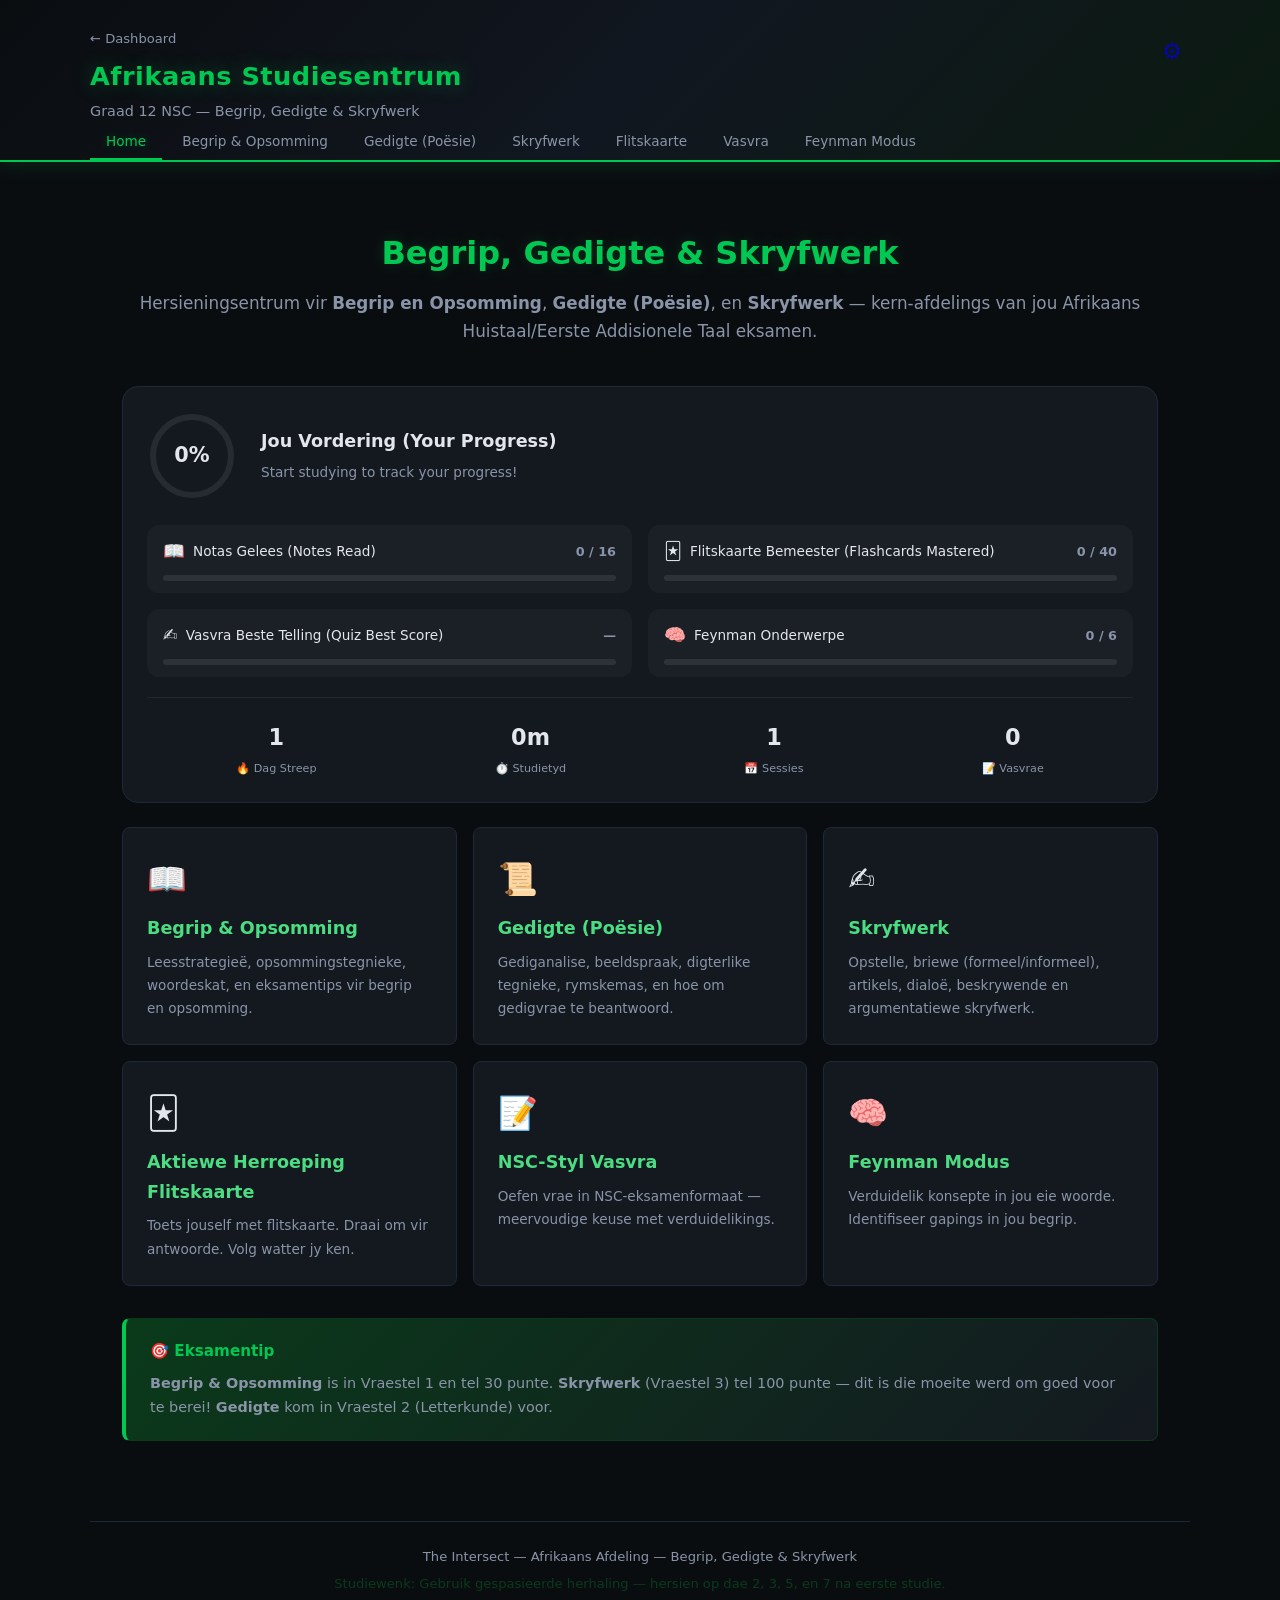
==== commit 7ec3f375: "Make subject filter global across all pages" ====
--- a/afrikaans.html
+++ b/afrikaans.html
@@ -709,6 +709,7 @@
     </footer>
 
     <script src="js/afrikaans-data.js"></script>
+    <script src="js/subject-filter.js"></script>
     <script src="js/app.js"></script>
 </body>
-</html>+</html>
--- a/css/style.css
+++ b/css/style.css
@@ -2401,3 +2401,82 @@
 .subject-card.subject-hidden {
     display: none;
 }
+
+/* Subject disabled banner (on subject pages) */
+.subject-disabled-banner {
+    background: #fff3cd;
+    color: #856404;
+    border: 1px solid #ffc107;
+    border-radius: 8px;
+    padding: 12px 20px;
+    margin: 16px auto;
+    max-width: 900px;
+    display: flex;
+    align-items: center;
+    justify-content: space-between;
+    gap: 12px;
+    font-size: 0.95rem;
+}
+.quick-enable-btn {
+    background: #ffc107;
+    color: #333;
+    border: none;
+    border-radius: 6px;
+    padding: 6px 14px;
+    cursor: pointer;
+    font-weight: 600;
+    white-space: nowrap;
+}
+.quick-enable-btn:hover { background: #e0a800; }
+
+/* Preferences link in header */
+.prefs-link {
+    position: absolute;
+    top: 8px;
+    right: 8px;
+    font-size: 1.4rem;
+    text-decoration: none;
+    opacity: 0.7;
+    transition: opacity 0.2s;
+}
+.prefs-link:hover { opacity: 1; }
+
+/* Preferences page */
+.preferences-container {
+    max-width: 600px;
+    margin: 30px auto;
+    padding: 0 20px;
+}
+.prefs-intro {
+    margin-bottom: 24px;
+    color: #666;
+    line-height: 1.5;
+}
+.subject-toggle-item {
+    padding: 12px 0;
+    border-bottom: 1px solid #eee;
+}
+.toggle-label {
+    display: flex;
+    align-items: center;
+    gap: 12px;
+    cursor: pointer;
+    font-size: 1.1rem;
+}
+.toggle-label input[type="checkbox"] {
+    width: 20px;
+    height: 20px;
+    accent-color: #4f46e5;
+}
+.toggle-text { flex: 1; }
+.prefs-actions {
+    margin-top: 24px;
+    display: flex;
+    gap: 12px;
+}
+.prefs-saved-msg {
+    margin-top: 16px;
+    color: #16a34a;
+    font-weight: 600;
+}
+.prefs-saved-msg.hidden { display: none; }
